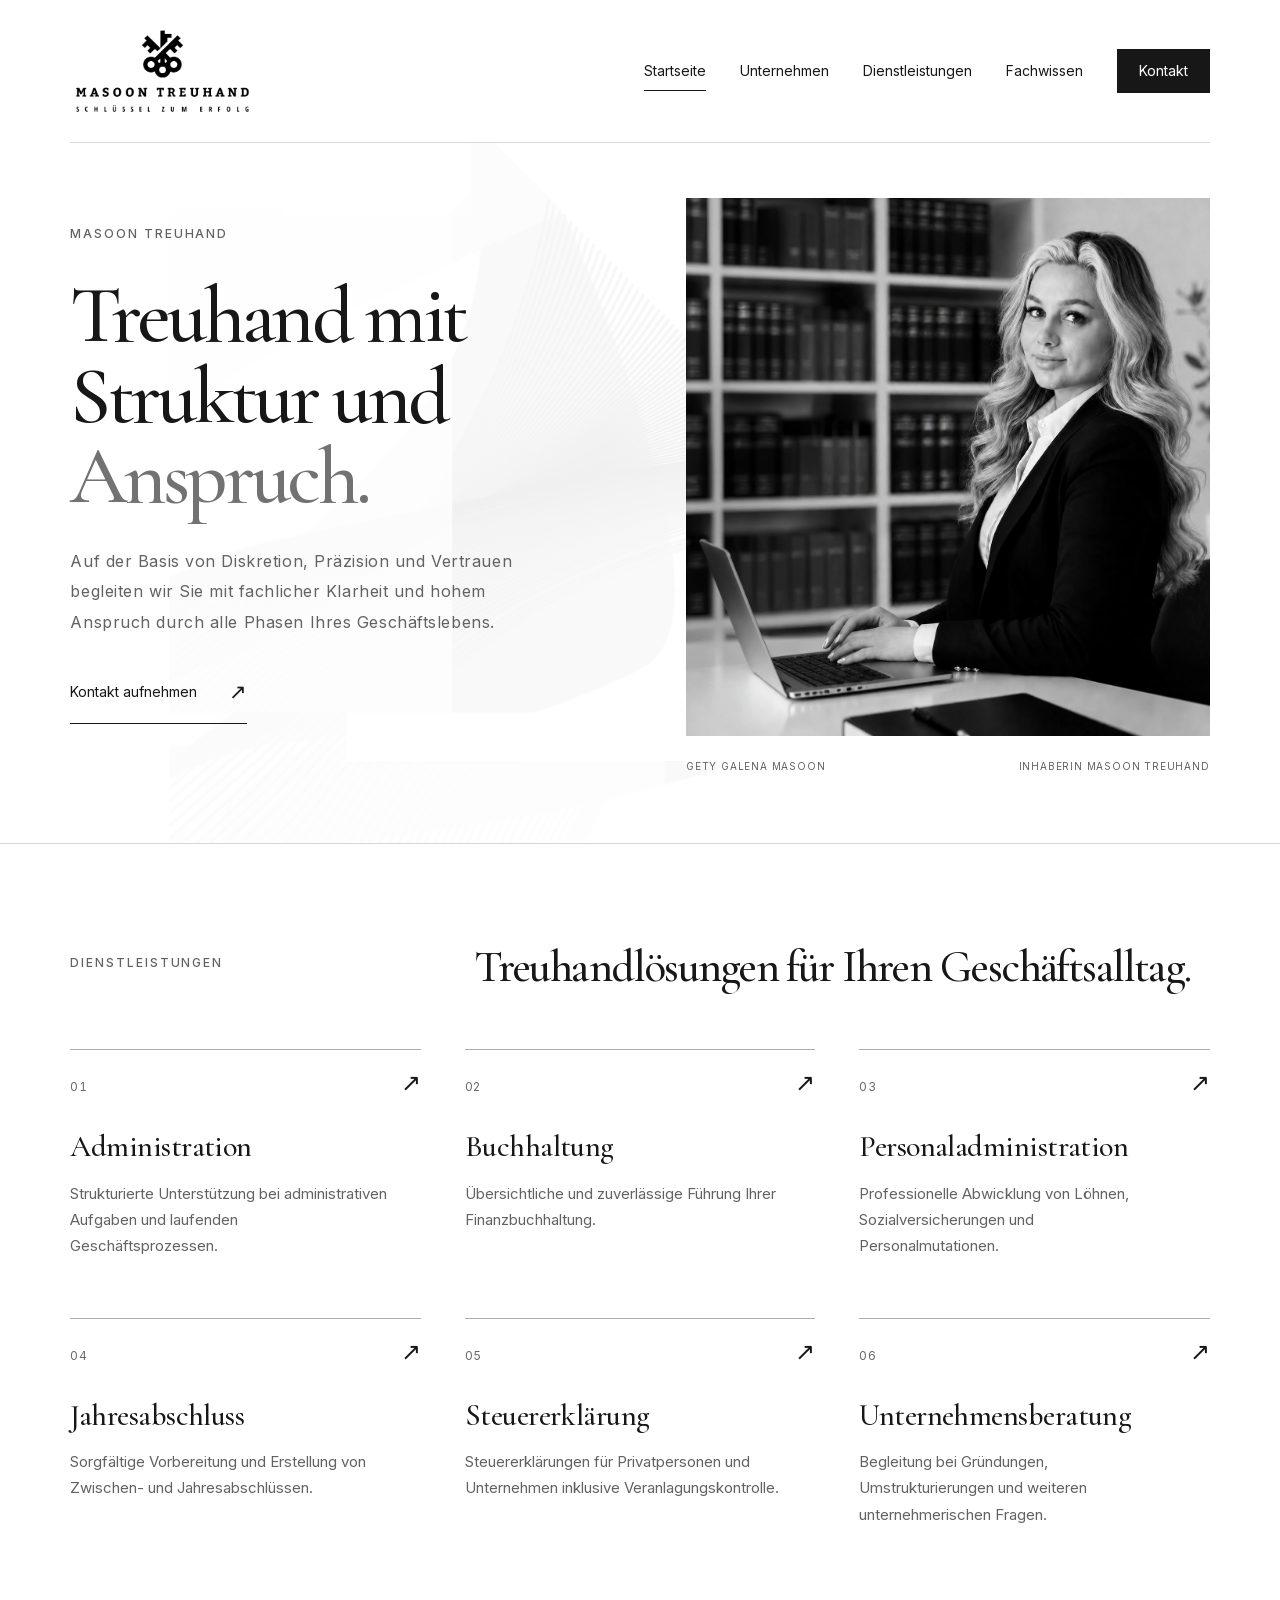
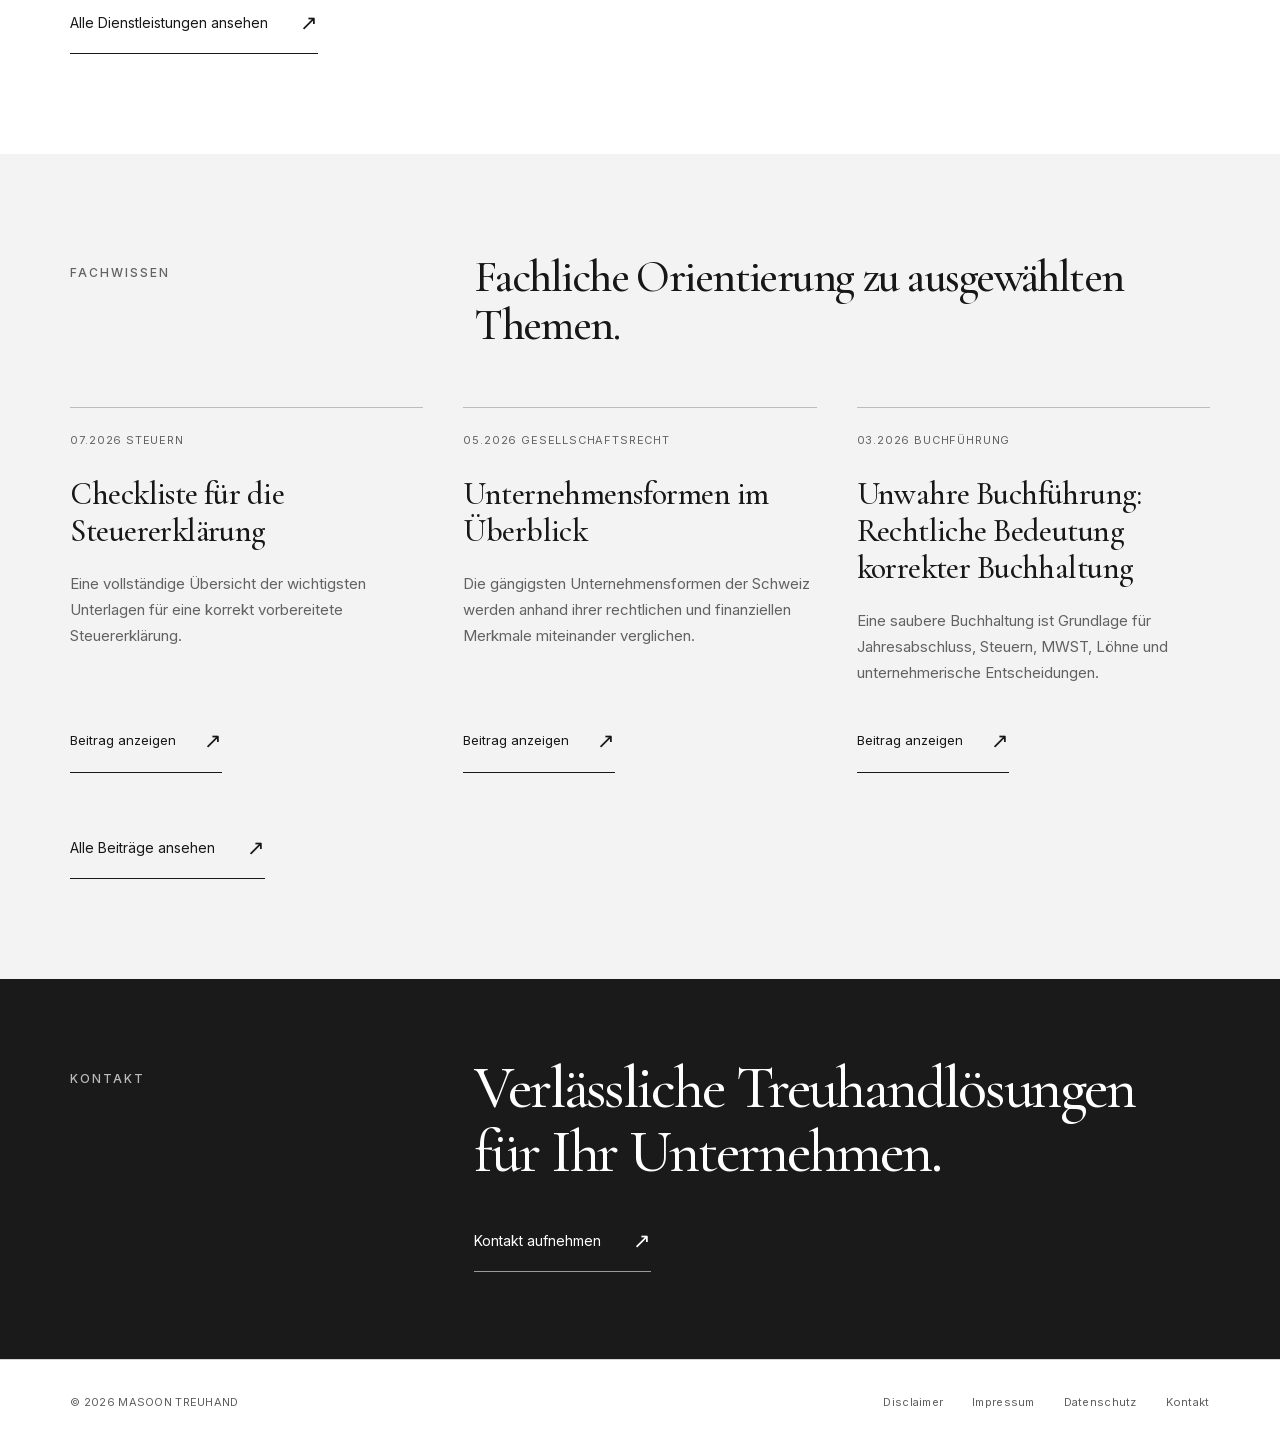
==== index.html @ fa37c83f "Improve HTML readability" ====
<!doctype html>
<html lang="de-CH">
  <head>
    <meta charset="utf-8">
    <meta name="viewport" content="width=device-width,initial-scale=1">
    <meta name="theme-color" content="#ffffff">
    <title>Treuhand mit Struktur und Anspruch | MASOON TREUHAND</title>
    <meta name="description" content="MASOON TREUHAND in Luzern. Buchhaltung, Personaladministration, Jahresabschluss, Steuererklärung und Unternehmensberatung.">
    <link rel="icon" href="data:image/svg+xml,%3Csvg xmlns='http://www.w3.org/2000/svg' viewBox='0 0 40 40'%3E%3Crect width='40' height='40' fill='%23171717'/%3E%3Ctext x='20' y='29' font-size='30' text-anchor='middle' fill='white' font-family='Georgia'%3EM%3C/text%3E%3C/svg%3E" type="image/svg+xml">
    <link rel="preload" href="/assets/inter.woff2" as="font" type="font/woff2" crossorigin>
    <link rel="preload" href="/assets/cormorant.woff2" as="font" type="font/woff2" crossorigin>
    <link rel="stylesheet" href="/assets/style.css">
    <script src="/assets/site.js" defer></script>
  </head>
  <body class="home">
    <a class="skip" href="#inhalt">Zum Inhalt</a>
    <header class="site-header">
      <div class="header-inner">
        <a class="brand" href="/" aria-label="MASOON TREUHAND Startseite">
          <img src="/assets/logo.svg" width="2048" height="1228" alt="MASOON TREUHAND – Schlüssel zum Erfolg">
        </a>
        <button class="menu-toggle" aria-expanded="false" aria-controls="navigation" type="button">
          <span>Menü</span>
          <span class="menu-icon" aria-hidden="true">☰</span>
        </button>
        <nav id="navigation" aria-label="Hauptnavigation">
          <a href="/" aria-current="page">Startseite</a>
          <a href="/unternehmen/">Unternehmen</a>
          <a href="/dienstleistungen/">Dienstleistungen</a>
          <a href="/fachwissen/">Fachwissen</a>
          <a href="/kontakt/">Kontakt</a>
        </nav>
      </div>
    </header>

    <main id="inhalt">
      <section class="hero">
        <div class="hero-copy">
          <p class="eyebrow">MASOON TREUHAND</p>
          <h1>Treuhand mit<br>Struktur und<br><em>Anspruch.</em></h1>
          <p class="hero-intro">Auf der Basis von Diskretion, Präzision und Vertrauen begleiten wir Sie mit fachlicher Klarheit und hohem Anspruch durch alle Phasen Ihres Geschäftslebens.</p>
          <a class="text-link" href="/kontakt/">Kontakt aufnehmen<span aria-hidden="true">↗</span></a>
        </div>
        <figure class="hero-image">
          <img src="/assets/portrait.webp" width="2048" height="1152" alt="Gety Galena Masoon im Büro von MASOON TREUHAND" fetchpriority="high">
          <figcaption>
            <span>GETY GALENA MASOON</span>
            <span>INHABERIN MASOON TREUHAND</span>
          </figcaption>
        </figure>
      </section>

      <section class="home-services section">
        <div class="section-heading">
          <p class="eyebrow">Dienstleistungen</p>
          <h2>Treuhandlösungen für Ihren Geschäftsalltag.</h2>
        </div>
        <div class="service-grid">
          <article class="service-teaser">
            <span class="number">01</span>
            <h3><a href="/dienstleistungen/#leistung-1">Administration</a></h3>
            <p>Strukturierte Unterstützung bei administrativen Aufgaben und laufenden Geschäftsprozessen.</p>
            <a class="corner-link" href="/dienstleistungen/#leistung-1" aria-label="Administration ansehen">↗</a>
          </article>
          <article class="service-teaser">
            <span class="number">02</span>
            <h3><a href="/dienstleistungen/#leistung-2">Buchhaltung</a></h3>
            <p>Übersichtliche und zuverlässige Führung Ihrer Finanzbuchhaltung.</p>
            <a class="corner-link" href="/dienstleistungen/#leistung-2" aria-label="Buchhaltung ansehen">↗</a>
          </article>
          <article class="service-teaser">
            <span class="number">03</span>
            <h3><a href="/dienstleistungen/#leistung-3">Personaladministration</a></h3>
            <p>Professionelle Abwicklung von Löhnen, Sozialversicherungen und Personalmutationen.</p>
            <a class="corner-link" href="/dienstleistungen/#leistung-3" aria-label="Personaladministration ansehen">↗</a>
          </article>
          <article class="service-teaser">
            <span class="number">04</span>
            <h3><a href="/dienstleistungen/#leistung-4">Jahresabschluss</a></h3>
            <p>Sorgfältige Vorbereitung und Erstellung von Zwischen- und Jahresabschlüssen.</p>
            <a class="corner-link" href="/dienstleistungen/#leistung-4" aria-label="Jahresabschluss ansehen">↗</a>
          </article>
          <article class="service-teaser">
            <span class="number">05</span>
            <h3><a href="/dienstleistungen/#leistung-5">Steuererklärung</a></h3>
            <p>Steuererklärungen für Privatpersonen und Unternehmen inklusive Veranlagungskontrolle.</p>
            <a class="corner-link" href="/dienstleistungen/#leistung-5" aria-label="Steuererklärung ansehen">↗</a>
          </article>
          <article class="service-teaser">
            <span class="number">06</span>
            <h3><a href="/dienstleistungen/#leistung-6">Unternehmensberatung</a></h3>
            <p>Begleitung bei Gründungen, Umstrukturierungen und weiteren unternehmerischen Fragen.</p>
            <a class="corner-link" href="/dienstleistungen/#leistung-6" aria-label="Unternehmensberatung ansehen">↗</a>
          </article>
        </div>
        <a class="text-link" href="/dienstleistungen/">Alle Dienstleistungen ansehen<span aria-hidden="true">↗</span></a>
      </section>

      <section class="home-knowledge section">
        <div class="section-heading">
          <p class="eyebrow">Fachwissen</p>
          <h2>Fachliche Orientierung zu ausgewählten Themen.</h2>
        </div>
        <div class="articles-grid">
          <article class="article-card">
            <time>07.2026 STEUERN</time>
            <h3><a href="/fachwissen/checkliste-steuererklaerung/">Checkliste für die Steuererklärung</a></h3>
            <p>Eine vollständige Übersicht der wichtigsten Unterlagen für eine korrekt vorbereitete Steuererklärung.</p>
            <a class="text-link" href="/fachwissen/checkliste-steuererklaerung/">Beitrag anzeigen<span aria-hidden="true">↗</span></a>
          </article>
          <article class="article-card">
            <time>05.2026 GESELLSCHAFTSRECHT</time>
            <h3><a href="/fachwissen/unternehmensformen/">Unternehmensformen im Überblick</a></h3>
            <p>Die gängigsten Unternehmensformen der Schweiz werden anhand ihrer rechtlichen und finanziellen Merkmale miteinander verglichen.</p>
            <a class="text-link" href="/fachwissen/unternehmensformen/">Beitrag anzeigen<span aria-hidden="true">↗</span></a>
          </article>
          <article class="article-card">
            <time>03.2026 BUCHFÜHRUNG</time>
            <h3><a href="/fachwissen/unwahre-buchfuehrung/">Unwahre Buchführung: Rechtliche Bedeutung korrekter Buchhaltung</a></h3>
            <p>Eine saubere Buchhaltung ist Grundlage für Jahresabschluss, Steuern, MWST, Löhne und unternehmerische Entscheidungen.</p>
            <a class="text-link" href="/fachwissen/unwahre-buchfuehrung/">Beitrag anzeigen<span aria-hidden="true">↗</span></a>
          </article>
        </div>
        <a class="text-link" href="/fachwissen/">Alle Beiträge ansehen<span aria-hidden="true">↗</span></a>
      </section>

      <section class="contact-band">
        <p class="eyebrow">Kontakt</p>
        <div>
          <h2>Verlässliche Treuhandlösungen für Ihr Unternehmen.</h2>
          <a class="light-link" href="/kontakt/">Kontakt aufnehmen<span aria-hidden="true">↗</span></a>
        </div>
      </section>
    </main>

    <footer class="site-footer">
      <a href="/">© 2026 MASOON TREUHAND</a>
      <div>
        <a href="/disclaimer/">Disclaimer</a>
        <a href="/impressum/">Impressum</a>
        <a href="/datenschutz/">Datenschutz</a>
        <a href="/kontakt/">Kontakt</a>
      </div>
    </footer>
  </body>
</html>
---- assets/style.css ----
/* MASOON TREUHAND V3 | zentrale Designquelle
   Bestehende Gestaltung der Website. Regeln nach Bereichen geordnet.
*/

/* =========================================================
   SCHRIFTEN
   Inter für Fliesstext und Cormorant für Überschriften.
   ========================================================= */

@font-face{
  font-family:Inter;
  src:url('/assets/inter.woff2') format('woff2');
  font-style:normal;
  font-weight:100 900;
  font-display:swap
}

@font-face{
  font-family:Cormorant;
  src:url('/assets/cormorant.woff2') format('woff2');
  font-style:normal;
  font-weight:300 700;
  font-display:swap
}

/* =========================================================
   GLOBALE DESIGNWERTE
   Farben, Schriften und Seitenabstände für die gesamte Website.
   ========================================================= */

:root{
  --ink:#171717;
  --muted:#626262;
  --line:#d6d6d6;
  --surface:#f3f3f3;
  --serif:Cormorant,Georgia,serif;
  --sans:Inter,Arial,sans-serif;
  --gutter:clamp(24px,5.5vw,96px);
  color-scheme:light
}

/* =========================================================
   WEBSITE: GRUNDLAGEN
   Allgemeine Basiswerte für Layout, Schrift und Elemente.
   ========================================================= */

*{
  box-sizing:border-box
}

html{
  scroll-behavior:smooth;
  scroll-padding-top:28px
}

body{
  margin:0;
  background:#fff;
  color:var(--ink);
  font:400 16px/1.75 var(--sans);
  -webkit-font-smoothing:antialiased
}

a{
  color:inherit;
  text-decoration:none
}

button,input,textarea{
  font:inherit
}

button,a,summary{
  -webkit-tap-highlight-color:transparent
}

button,summary{
  cursor:pointer
}

img{
  display:block;
  max-width:100%;
  height:auto
}

figure,p,h1,h2,h3{
  margin:0
}

h1,h2,h3{
  font-weight:500
}

h1,h2{
  font-family:var(--serif);
  line-height:1.06;
  letter-spacing:-.035em
}

h1{
  font-size:clamp(48px,5.1vw,78px)
}

h2{
  font-size:clamp(38px,3.5vw,55px)
}

h3{
  font-family:var(--serif);
  font-size:32px;
  line-height:1.15;
  letter-spacing:-.018em
}

p{
  color:var(--muted)
}

p+p{
  margin-top:20px
}

em{
  font-style:normal
}

a:focus-visible,button:focus-visible,summary:focus-visible{
  outline:2px solid #555;
  outline-offset:6px
}

input:focus-visible,textarea:focus-visible{
  outline:2px solid var(--ink);
  outline-offset:3px
}

/* =========================================================
   BARRIEREFREIHEIT UND FOKUS
   Tastaturfokus und Sprunglink zum Hauptinhalt.
   ========================================================= */

.skip{
  position:absolute;
  left:20px;
  top:-100px;
  padding:10px 18px;
  background:#171717;
  color:white;
  z-index:20
}

.skip:focus{
  top:15px
}

/* =========================================================
   KOPFZEILE
   Logo, Hauptnavigation und Menüschalter.
   ========================================================= */

.site-header{
  background:#fff;
  padding:0 var(--gutter)
}

.header-inner{
  max-width:1440px;
  margin:auto;
  min-height:143px;
  display:flex;
  align-items:center;
  justify-content:space-between;
  border-bottom:1px solid var(--line);
  gap:36px
}

.brand{
  display:block;
  width:185px;
  flex:0 0 185px
}

.brand img{
  width:100%;
  height:auto
}

.header-inner nav{
  display:flex;
  align-items:center;
  gap:clamp(20px,2.65vw,42px)
}

.header-inner nav a{
  font-size:14px;
  padding:12px 0;
  position:relative;
  white-space:nowrap
}

.header-inner nav a:after{
  position:absolute;
  content:'';
  bottom:4px;
  height:1px;
  background:var(--ink);
  left:0;
  right:100%;
  transition:right .2s
}

.header-inner nav a:hover:after,.header-inner nav a[aria-current]:after{
  right:0
}

.header-inner nav a:last-child{
  background:var(--ink);
  color:white;
  padding:10px 22px
}

.header-inner nav a:last-child:after{
  display:none
}

.header-inner nav a:last-child:hover{
  background:#414141
}

.menu-toggle{
  display:none
}

/* =========================================================
   WIEDERVERWENDBARE ELEMENTE
   Kleine Bereichstitel, Abschnittsabstände und gemeinsame Links.
   ========================================================= */

.eyebrow{
  text-transform:uppercase;
  font:500 12px/1.5 var(--sans);
  letter-spacing:.16em;
  color:var(--muted)
}

.section{
  padding:100px var(--gutter);
  max-width:1632px;
  margin:auto
}

/* =========================================================
   STARTSEITE: HERO
   Linker Textbereich und rechtes Portrait.
   ========================================================= */

.hero{
  position:relative;
  display:grid;
  grid-template-columns:1.08fr 1fr;
  gap:50px;
  max-width:1632px;
  margin:auto;
  padding:55px var(--gutter) 70px;
  min-height:700px
}

.hero:before{
  content:'';
  position:absolute;
  inset:0 44% 0 0;
  background:url('/assets/background-portrait.png') no-repeat 40% 30%;
  background-size:cover;
  z-index:-1
}

.hero-copy{
  align-self:center;
  padding:14px 0 36px
}

.hero h1{
  font-size:clamp(64px,6.35vw,100px);
  line-height:.99;
  letter-spacing:-.045em;
  margin:32px 0 29px
}

.hero h1 em{
  color:#727272
}

.hero-intro{
  max-width:450px;
  font-size:16px;
  line-height:1.9;
  letter-spacing:.035em
}

.text-link,.light-link{
  display:inline-flex;
  align-items:center;
  gap:32px;
  font-size:14px;
  line-height:1.5;
  padding:15px 0;
  border-bottom:1px solid var(--ink);
  transition:gap .2s
}

.text-link:hover,.light-link:hover{
  gap:43px
}

.text-link span,.light-link span{
  font-size:21px;
  font-family:Arial,sans-serif
}

.hero .text-link{
  margin-top:24px
}

.hero-image{
  position:relative;
  align-self:stretch;
  padding-bottom:37px;
  min-width:0
}

.hero-image>img{
  height:100%;
  width:100%;
  object-fit:cover;
  object-position:67% center;
  min-height:535px;
  max-height:635px
}

.hero-image figcaption{
  position:absolute;
  bottom:0;
  left:0;
  right:0;
  display:flex;
  justify-content:space-between;
  gap:12px;
  font-size:10px;
  letter-spacing:.08em;
  line-height:1.4;
  color:var(--muted)
}

/* =========================================================
   STARTSEITE: BEREICHSKÖPFE
   Gemeinsame Anordnung von Bereichstitel und grosser Überschrift.
   ========================================================= */

.section-heading{
  display:grid;
  grid-template-columns:1fr 2fr;
  gap:36px;
  margin-bottom:58px
}

.section-heading>.eyebrow{
  padding-top:10px
}

.section-heading h2{
  max-width:740px
}

/* =========================================================
   STARTSEITE: DIENSTLEISTUNGEN
   Raster und Darstellung der sechs Leistungskarten.
   ========================================================= */

.home-services{
  border-top:1px solid var(--line)
}

.service-grid{
  display:grid;
  grid-template-columns:repeat(3,minmax(0,1fr));
  column-gap:44px;
  row-gap:28px
}

.service-teaser{
  border-top:1px solid #adadad;
  padding:21px 32px 30px 0;
  position:relative
}

.number{
  font-size:12px;
  letter-spacing:.05em;
  color:#696969;
  font-variant-numeric:tabular-nums
}

.service-teaser h3{
  margin:31px 0 16px;
  font-size:30px
}

.service-teaser p{
  font-size:15px;
  line-height:1.75
}

.service-teaser .corner-link{
  position:absolute;
  right:0;
  top:12px;
  font-size:24px;
  transition:transform .2s
}

.service-teaser:hover .corner-link{
  transform:translate(3px,-3px)
}

.service-teaser h3 a:hover{
  text-decoration:underline;
  text-decoration-thickness:1px;
  text-underline-offset:5px
}

.home-services>.text-link,.home-knowledge>.text-link{
  margin-top:34px
}

/* =========================================================
   STARTSEITE: FACHWISSEN
   Darstellung der Fachbeiträge auf der Startseite.
   ========================================================= */

.home-knowledge{
  background:var(--surface)
}

.articles-grid{
  display:grid;
  grid-template-columns:repeat(3,minmax(0,1fr));
  gap:40px
}

.article-card{
  display:flex;
  flex-direction:column;
  border-top:1px solid #bcbcbc;
  padding:23px 0 10px;
  min-width:0
}

.article-card time{
  font-size:11px;
  letter-spacing:.075em;
  line-height:1.7;
  color:var(--muted)
}

.article-card h3{
  font-size:32px;
  margin:26px 0 21px
}

.article-card h3 a:hover{
  text-decoration:underline;
  text-decoration-thickness:1px;
  text-underline-offset:5px
}

.article-card p{
  font-size:15px;
  margin-bottom:24px
}

.article-card .text-link{
  margin-top:auto;
  align-self:flex-start;
  font-size:13px;
  gap:28px
}

/* =========================================================
   KONTAKTBEREICH
   Dunkler Abschlussbereich mit Kontaktlink.
   ========================================================= */

.contact-band{
  background:#1a1a1a;
  color:white;
  padding:77px var(--gutter) 87px;
  display:grid;
  grid-template-columns:1fr 2fr;
  gap:36px
}

.contact-band>.eyebrow{
  color:#bbb;
  padding-top:14px
}

.contact-band h2{
  max-width:760px;
  font-size:clamp(44px,4.7vw,72px)
}

.light-link{
  border-color:#9a9a9a;
  margin-top:26px
}

/* =========================================================
   FUSSZEILE
   Copyright und Links zu Rechtlichem und Kontakt.
   ========================================================= */

.site-footer{
  display:flex;
  align-items:center;
  justify-content:space-between;
  padding:33px var(--gutter);
  font-size:11px;
  letter-spacing:.025em;
  gap:28px;
  color:#5e5e5e;
  border-top:1px solid var(--line)
}

.site-footer>div{
  display:flex;
  gap:29px
}

.site-footer a:hover{
  color:#111;
  text-decoration:underline;
  text-underline-offset:5px
}

/* =========================================================
   UNTERSEITEN: GEMEINSAME SEITENTITEL
   Einleitung und Titelbereich der Unterseiten.
   ========================================================= */

.page-heading{
  padding:6px 0 65px;
  max-width:820px
}

.page-heading h1{
  margin-top:25px
}

/* =========================================================
   UNTERNEHMEN
   Einleitung, Portrait, Werte und Zusammenarbeit.
   ========================================================= */

.company-intro{
  display:grid;
  grid-template-columns:1.15fr 1fr;
  gap:80px;
  padding-top:72px;
  background:url('/assets/background.png') no-repeat left top;
  background-size:cover
}

.company-intro h1{
  margin:24px 0 34px;
  font-size:clamp(43px,4.6vw,68px)
}

.company-copy{
  max-width:625px
}

.company-copy p{
  font-size:16px;
  line-height:1.85
}

.company-intro figure{
  align-self:center;
  min-width:0
}

.company-intro img{
  width:100%;
  aspect-ratio:4/5;
  object-fit:cover;
  object-position:58% center
}

.company-intro figcaption{
  font-size:11px;
  letter-spacing:.055em;
  line-height:1.7;
  margin-top:18px;
  display:flex;
  flex-direction:column
}

.company-intro figcaption span:last-child{
  color:#777;
  font-size:10px
}

.values{
  background:#f3f3f3
}

.values-grid{
  display:grid;
  grid-template-columns:repeat(3,1fr);
  gap:60px
}

.values-grid article{
  border-top:1px solid #bcbcbc;
  padding-top:20px
}

.values-grid h3{
  margin:25px 0 19px;
  font-size:37px
}

.values-grid p{
  font-size:15px
}

.collaboration{
  padding-top:90px;
  padding-bottom:110px;
  background:url('/assets/background.png') no-repeat right center;
  background-size:cover
}

.collaboration>.section-heading{
  margin-bottom:30px
}

.collaboration>p{
  margin-left:calc(33.333% + 12px);
  max-width:730px;
  font-size:18px;
  line-height:1.9
}

/* =========================================================
   DIENSTLEISTUNGEN
   Leistungszeilen, Detailansicht und Aufzählungen.
   ========================================================= */

.services{
  padding-top:73px
}

.service-row{
  display:grid;
  grid-template-columns:65px minmax(210px,.85fr) minmax(0,1.5fr);
  gap:30px;
  padding:39px 0 43px;
  border-top:1px solid var(--line);
  scroll-margin-top:24px
}

.service-row>.number{
  padding-top:10px
}

.service-row h2{
  font-size:36px;
  overflow-wrap:anywhere
}

.service-row p{
  font-size:16px;
  line-height:1.8
}

.service-row details{
  margin-top:19px
}

.service-row summary{
  display:flex;
  align-items:center;
  justify-content:space-between;
  gap:15px;
  width:170px;
  font-size:13px;
  list-style:none;
  padding:8px 0;
  border-bottom:1px solid #aaa
}

.service-row summary::-webkit-details-marker{
  display:none
}

.plus{
  font:24px/1 var(--sans);
  font-weight:300
}

.when-open{
  display:none
}

details[open] .when-open{
  display:block
}

details[open] .when-closed{
  display:none
}

details[open] .plus{
  transform:rotate(45deg)
}

.service-row ul{
  margin:20px 0 0;
  padding-left:19px;
  columns:2;
  column-gap:24px;
  color:#555;
  font-size:14px
}

.service-row li{
  padding:5px 0;
  break-inside:avoid
}

/* =========================================================
   FACHWISSEN
   Beitragsübersicht und fachlicher Hinweis.
   ========================================================= */

.knowledge{
  padding-top:73px
}

.all-articles{
  row-gap:68px
}

.knowledge-note{
  border-top:1px solid var(--line);
  padding-top:48px;
  margin-top:90px;
  display:grid;
  grid-template-columns:1fr 2fr;
  gap:36px
}

.knowledge-note h2{
  font-size:39px;
  margin-bottom:23px
}

.knowledge-note p{
  font-size:15px;
  max-width:780px
}

/* =========================================================
   KONTAKTSEITE
   Kontaktdaten und Kontaktformular.
   ========================================================= */

.contact-page{
  display:grid;
  grid-template-columns:1fr 1fr;
  gap:100px;
  padding-top:75px;
  padding-bottom:95px;
  background:url('/assets/background.png') no-repeat left center;
  background-size:cover
}

.contact-page h1{
  font-size:clamp(45px,4.6vw,66px);
  margin:24px 0 28px
}

.contact-page>div>p:not(.eyebrow){
  max-width:410px
}

.contact-facts{
  display:grid;
  grid-template-columns:1fr 1fr;
  gap:27px;
  margin-top:55px;
  font-size:15px
}

.contact-facts>div:first-child{
  grid-column:1/-1
}

.contact-facts .eyebrow{
  margin-bottom:9px;
  font-size:11px
}

.contact-facts p{
  color:#303030
}

.contact-facts a:hover{
  text-decoration:underline;
  text-underline-offset:4px
}

.contact-form{
  align-self:start;
  display:grid;
  grid-template-columns:1fr 1fr;
  gap:32px 28px;
  background:#f2f2f2;
  padding:44px 38px 32px;
  margin-top:9px
}

.field{
  min-width:0
}

.field label{
  display:block;
  font-size:13px;
  color:#444;
  margin-bottom:9px
}

.field input,.field textarea{
  display:block;
  width:100%;
  border:0;
  border-bottom:1px solid #9a9a9a;
  border-radius:0;
  background:transparent;
  color:#171717;
  padding:8px 0;
  outline-offset:2px;
  font-size:16px
}

.field textarea{
  resize:vertical;
  min-height:150px
}

.full{
  grid-column:1/-1
}

.honey{
  display:none
}

.submit{
  grid-column:1/-1;
  display:flex;
  justify-content:space-between;
  align-items:center;
  border:0;
  background:#1a1a1a;
  color:white;
  padding:15px 21px;
  font-size:14px
}

.submit>span{
  font-size:23px
}

.submit:hover{
  background:#393939
}

.submit:disabled{
  opacity:.6;
  cursor:wait
}

.form-status{
  font-size:14px;
  line-height:1.7
}

.form-status:empty{
  display:none
}

.form-status.success{
  color:#191919
}

.form-status.error{
  color:#272727;
  border-left:2px solid #555;
  padding-left:14px
}

/* =========================================================
   RECHTSEITEN
   Datenschutz, Impressum und Disclaimer.
   ========================================================= */

.legal{
  padding-top:70px;
  max-width:1120px;
  min-height:65vh
}

.legal h1{
  margin-bottom:58px
}

.legal h2{
  font-family:var(--sans);
  font-size:19px;
  line-height:1.4;
  font-weight:500;
  letter-spacing:0;
  margin:42px 0 17px
}

.legal p{
  font-size:16px;
  line-height:1.9
}

/* =========================================================
   FACHBEITRÄGE: EINZELANSICHT
   Titel, Texte, Listen, Tabellen und Zurücklink.
   ========================================================= */

.article-main{
  max-width:1060px;
  margin:auto;
  padding:48px var(--gutter) 95px
}

.article-main .article-back{
  margin-bottom:54px
}

.article-back .text-link{
  font-size:12px;
  border-color:#aaa;
  gap:22px;
  padding:6px 0
}

.article-overline{
  margin-bottom:24px
}

.article-overline p{
  font-size:12px;
  letter-spacing:.1em;
  color:#666
}

.article-hero{
  margin-bottom:46px;
  padding-bottom:40px;
  border-bottom:1px solid var(--line)
}

.article-title{
  font-size:clamp(43px,4.7vw,68px);
  margin-bottom:28px
}

.article-lead{
  font-size:19px;
  line-height:1.7;
  color:#555
}

.article-main article h2{
  font-size:36px;
  margin:43px 0 21px
}

.article-main article h3{
  font-size:28px;
  margin:30px 0 17px
}

.article-main article p{
  font-size:16px;
  line-height:1.9
}

.article-main article ul,.article-main article ol{
  padding-left:22px;
  margin:18px 0 26px;
  color:#575757
}

.article-main article li{
  padding:7px 0;
  line-height:1.85
}

.article-main strong{
  font-weight:500;
  color:#222
}

.item-separator{
  color:#888;
  padding:0 9px
}

.article-main table{
  display:block;
  overflow-x:auto;
  border-collapse:collapse;
  width:100%;
  font-size:14px
}

.article-main td,.article-main th{
  padding:14px;
  border:1px solid #ddd;
  vertical-align:top
}

.article-main a:not(.text-link){
  text-decoration:underline;
  text-underline-offset:4px;
  overflow-wrap:anywhere
}

/* =========================================================
   RESPONSIVE ANPASSUNGEN
   Grössere Bildschirme, Tablet und Mobilansicht.
   ========================================================= */

/* GROSSE BILDSCHIRME */
@media(min-width:1700px){
  .contact-band{
    padding-left:max(var(--gutter),calc((100vw - 1440px)/2));
    padding-right:max(var(--gutter),calc((100vw - 1440px)/2))
  }
}

/* TABLET UND KLEINERE DESKTOPS */
@media(max-width:1100px){
  .hero{
    gap:30px;
    min-height:620px
  }
  .hero h1{
    font-size:clamp(60px,7.4vw,82px)
  }
  .hero-image>img{
    min-height:510px
  }
  .hero-image figcaption{
    flex-direction:column;
    gap:3px
  }
  .hero-image{
    padding-bottom:48px
  }
  .service-grid,.articles-grid{
    gap:30px
  }
  .service-teaser h3{
    font-size:27px;
    overflow-wrap:anywhere
  }
  .company-intro{
    gap:40px
  }
  .contact-page{
    gap:45px
  }
  .contact-form{
    padding:32px 26px
  }
  .contact-facts{
    grid-template-columns:1fr
  }
  .contact-facts>div:first-child{
    grid-column:auto
  }
  .service-row{
    grid-template-columns:35px minmax(180px,.8fr) minmax(0,1.4fr);
    gap:22px
  }
  .service-row h2{
    font-size:31px
  }
  .header-inner nav{
    gap:20px
  }
  .header-inner nav a{
    font-size:13px
  }
  .brand{
    width:160px;
    flex-basis:160px
  }
}

/* TABLET UND MOBILE NAVIGATION */
@media(max-width:800px){
  .header-inner{
    min-height:116px;
    position:relative;
    flex-wrap:wrap;
    gap:0
  }
  .brand{
    width:151px;
    flex-basis:151px
  }
  .menu-toggle{
    display:flex;
    align-items:center;
    gap:17px;
    border:0;
    background:transparent;
    padding:12px 0 12px 15px;
    font-size:14px;
    color:#171717
  }
  .menu-icon{
    font-size:23px
  }
  .header-inner nav{
    display:none;
    width:100%;
    align-items:stretch;
    padding:10px 0 26px;
    flex-direction:column;
    gap:0
  }
  .header-inner nav.open{
    display:flex
  }
  .header-inner nav a{
    padding:12px 0;
    font-size:16px
  }
  .header-inner nav a:last-child{
    margin-top:12px;
    align-self:flex-start
  }
  .header-inner nav a:after{
    display:none
  }
  .header-inner nav a[aria-current]{
    font-weight:600
  }
  .hero{
    gap:27px;
    grid-template-columns:1.1fr 1fr;
    padding-top:39px;
    min-height:540px
  }
  .hero h1{
    font-size:clamp(47px,7.9vw,66px);
    margin-top:22px
  }
  .hero-intro{
    font-size:14px;
    line-height:1.85;
    letter-spacing:.015em
  }
  .hero-image>img{
    min-height:430px
  }
  .hero-copy{
    padding-bottom:20px
  }
  .eyebrow{
    font-size:11px
  }
  .hero .text-link{
    margin-top:18px;
    font-size:13px
  }
  .section{
    padding-top:65px;
    padding-bottom:65px
  }
  .section-heading{
    grid-template-columns:1fr;
    gap:17px;
    margin-bottom:37px
  }
  .section-heading>.eyebrow{
    padding:0
  }
  .section-heading h2{
    max-width:650px
  }
  .service-grid{
    grid-template-columns:repeat(2,minmax(0,1fr));
    column-gap:30px;
    row-gap:19px
  }
  .service-teaser h3{
    margin-top:20px
  }
  .articles-grid{
    grid-template-columns:repeat(2,minmax(0,1fr));
    gap:40px 30px
  }
  .home-knowledge .article-card:last-child{
    grid-column:1/-1;
    max-width:600px
  }
  .article-card h3{
    font-size:30px
  }
  .contact-band{
    grid-template-columns:1fr;
    gap:22px;
    padding-top:55px;
    padding-bottom:60px
  }
  .site-footer{
    align-items:flex-start;
    flex-direction:column;
    gap:20px
  }
  .site-footer>div{
    gap:24px;
    flex-wrap:wrap
  }
  .company-intro{
    grid-template-columns:1fr;
    gap:45px
  }
  .company-intro h1{
    max-width:640px
  }
  .company-intro figure{
    width:75%;
    justify-self:end
  }
  .company-intro img{
    aspect-ratio:1/1
  }
  .company-copy{
    max-width:none
  }
  .values-grid{
    gap:30px
  }
  .values-grid h3{
    font-size:31px
  }
  .collaboration>p{
    margin-left:0;
    max-width:none;
    font-size:17px
  }
  .service-row{
    grid-template-columns:35px 1fr;
    gap:15px 25px
  }
  .service-row h2{
    font-size:35px
  }
  .service-row>div{
    grid-column:2
  }
  .service-row ul{
    columns:2
  }
  .page-heading{
    padding-bottom:47px
  }
  .knowledge-note{
    grid-template-columns:1fr;
    gap:18px;
    margin-top:65px
  }
  .contact-page{
    grid-template-columns:1fr;
    gap:45px
  }
  .contact-facts{
    grid-template-columns:1fr 1fr;
    gap:28px;
    margin-top:38px
  }
  .contact-facts>div:first-child{
    grid-row:span 2
  }
  .contact-form{
    max-width:none;
    padding:36px
  }
  .article-main{
    padding-top:32px;
    padding-bottom:65px
  }
  .article-main .article-back{
    margin-bottom:38px
  }
}

/* MOBILE ANSICHT */
@media(max-width:540px){
  :root{
    --gutter:24px
  }
  .header-inner{
    min-height:111px
  }
  .brand{
    width:143px;
    flex-basis:143px
  }
  .hero{
    grid-template-columns:1fr;
    gap:26px;
    padding-top:27px;
    padding-bottom:44px
  }
  .hero:before{
    inset:0 0 35% 0;
    background-position:right top
  }
  .hero-copy{
    padding:13px 0 0
  }
  .hero h1{
    font-size:clamp(58px,13.8vw,74px);
    line-height:1.01;
    margin:23px 0 26px
  }
  .hero-intro{
    font-size:15px;
    max-width:440px;
    letter-spacing:.018em;
    line-height:1.8
  }
  .hero .text-link{
    margin-top:17px;
    font-size:14px
  }
  .hero-image{
    padding-bottom:46px;
    margin-top:13px
  }
  .hero-image>img{
    aspect-ratio:1.05/1;
    height:auto;
    min-height:0;
    max-height:none;
    object-position:68% center
  }
  .hero-image figcaption{
    font-size:10px;
    gap:3px;
    bottom:0
  }
  .section{
    padding-top:53px;
    padding-bottom:55px
  }
  .section-heading h2{
    font-size:40px
  }
  .section-heading{
    gap:18px;
    margin-bottom:33px
  }
  .service-grid{
    grid-template-columns:1fr;
    gap:0
  }
  .service-teaser{
    padding:21px 28px 25px 35px
  }
  .service-teaser>.number{
    position:absolute;
    left:0;
    top:25px
  }
  .service-teaser h3{
    font-size:29px;
    margin:0 0 13px
  }
  .service-teaser p{
    font-size:14px;
    max-width:380px
  }
  .service-teaser .corner-link{
    top:14px
  }
  .home-services>.text-link,.home-knowledge>.text-link{
    margin-top:19px;
    font-size:13px;
    gap:24px
  }
  .articles-grid{
    grid-template-columns:1fr;
    gap:38px
  }
  .article-card{
    padding-top:20px
  }
  .article-card h3{
    font-size:33px;
    margin:19px 0 15px
  }
  .article-card p{
    font-size:15px
  }
  .home-knowledge .article-card:last-child{
    grid-column:auto
  }
  .article-card .text-link{
    font-size:13px
  }
  .contact-band h2{
    font-size:44px
  }
  .contact-band{
    padding-top:44px;
    padding-bottom:47px;
    gap:19px
  }
  .site-footer{
    font-size:10px;
    padding-top:26px;
    padding-bottom:26px;
    gap:19px
  }
  .site-footer>div{
    gap:15px
  }
  .company-intro h1{
    font-size:47px;
    margin-top:22px
  }
  .company-copy p{
    font-size:15px
  }
  .company-intro figure{
    width:100%
  }
  .values-grid{
    grid-template-columns:1fr;
    gap:30px
  }
  .values-grid article{
    display:grid;
    grid-template-columns:30px 1fr;
    column-gap:15px;
    padding-top:21px
  }
  .values-grid .number{
    padding-top:7px
  }
  .values-grid h3{
    font-size:35px;
    margin:0 0 16px
  }
  .values-grid p{
    grid-column:2;
    font-size:15px
  }
  .collaboration>p{
    font-size:16px
  }
  .page-heading h1{
    font-size:48px
  }
  .service-row{
    grid-template-columns:25px 1fr;
    gap:14px 15px;
    padding:29px 0 34px
  }
  .service-row h2{
    font-size:31px;
    overflow-wrap:anywhere
  }
  .service-row p{
    font-size:15px
  }
  .service-row ul{
    columns:1;
    font-size:14px
  }
  .all-articles{
    gap:40px
  }
  .knowledge-note h2{
    font-size:36px
  }
  .contact-page h1{
    font-size:48px
  }
  .contact-facts{
    grid-template-columns:1fr
  }
  .contact-facts>div:first-child{
    grid-row:auto
  }
  .contact-form{
    padding:27px 22px;
    gap:26px 20px;
    grid-template-columns:1fr
  }
  .contact-form>.field{
    grid-column:1
  }
  .contact-page{
    gap:34px
  }
  .field label{
    font-size:13px
  }
  .article-title{
    font-size:45px
  }
  .article-lead{
    font-size:17px
  }
  .article-main article h2{
    font-size:32px
  }
  .article-main article p,.article-main article li{
    font-size:15px
  }
  .article-main article ul{
    padding-left:18px
  }
  .legal h1{
    font-size:52px;
    margin-bottom:36px
  }
  .legal p{
    font-size:15px
  }
  .legal h2{
    font-size:18px
  }
  .text-link{
    font-size:14px
  }
}

/* REDUZIERTE BEWEGUNG */
@media(prefers-reduced-motion:reduce){
  html{
    scroll-behavior:auto
  }
  *,*:before,*:after{
    transition:none!important
  }
}
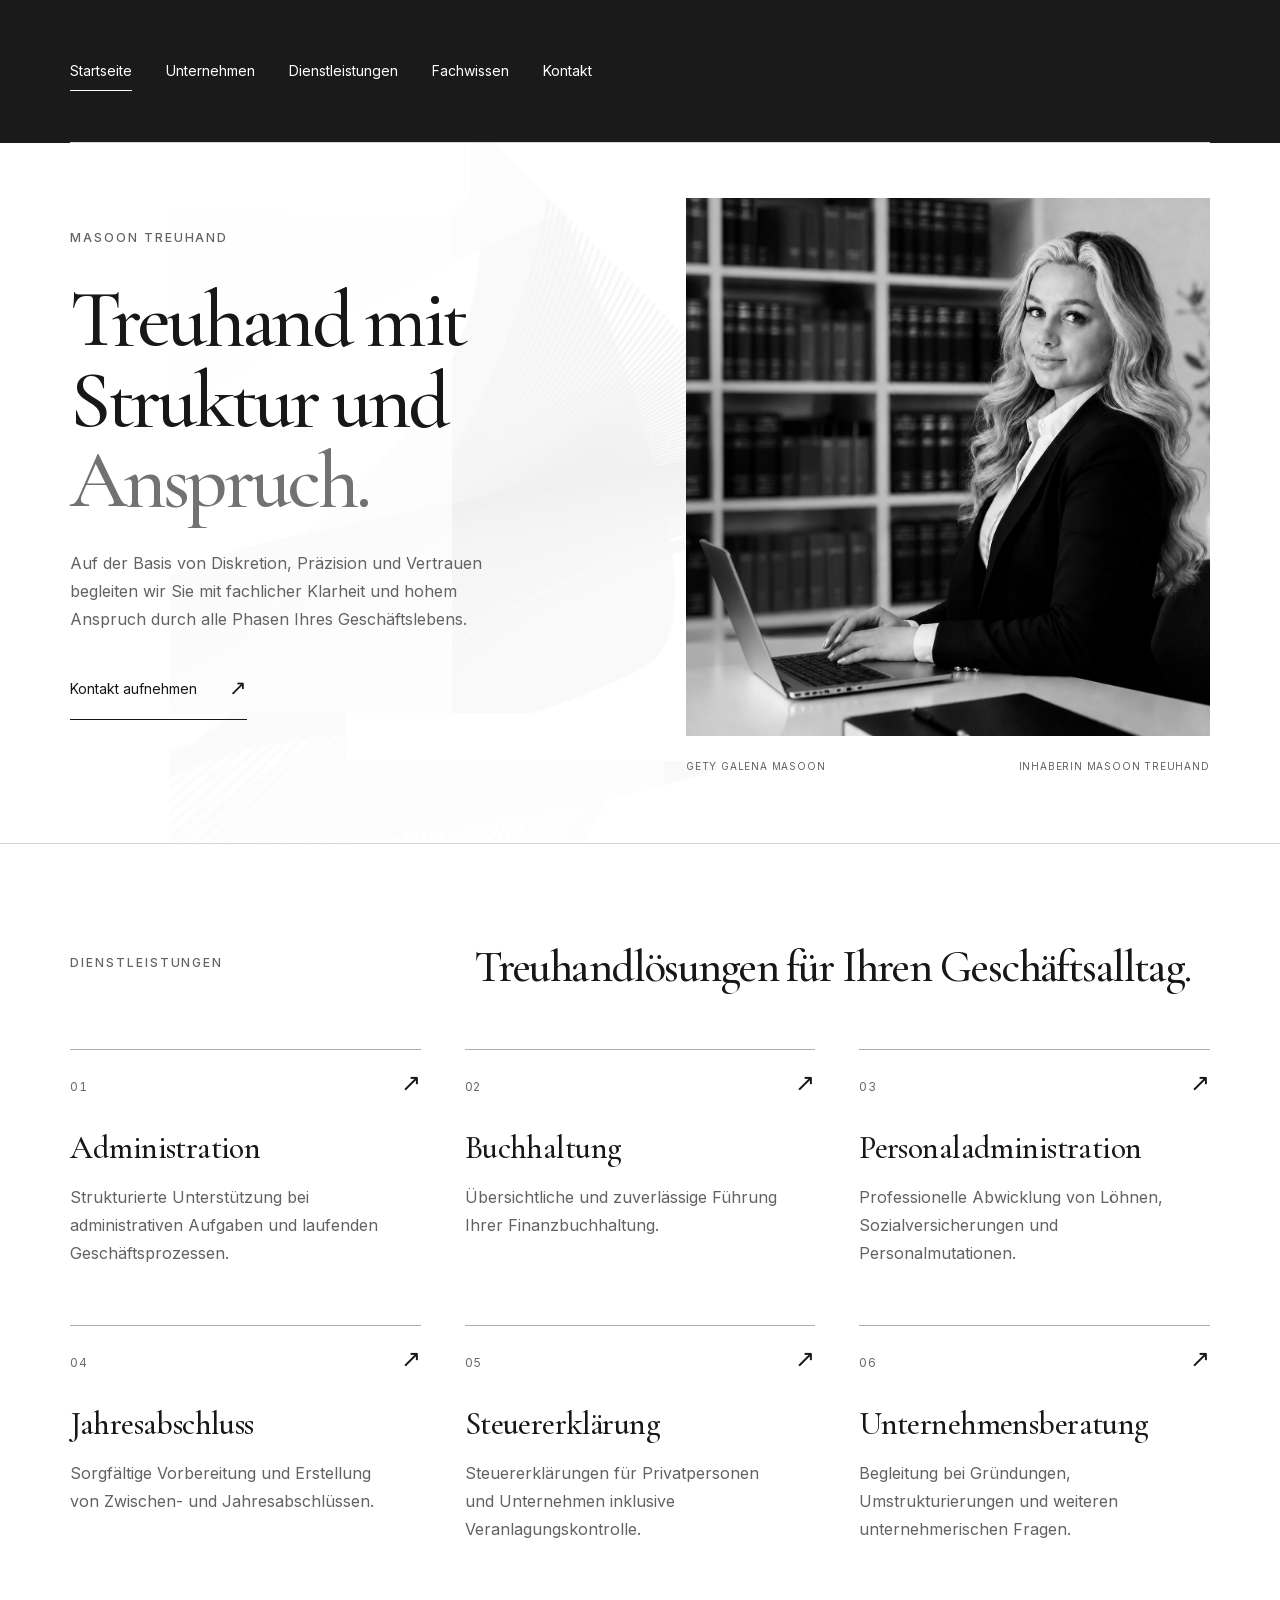
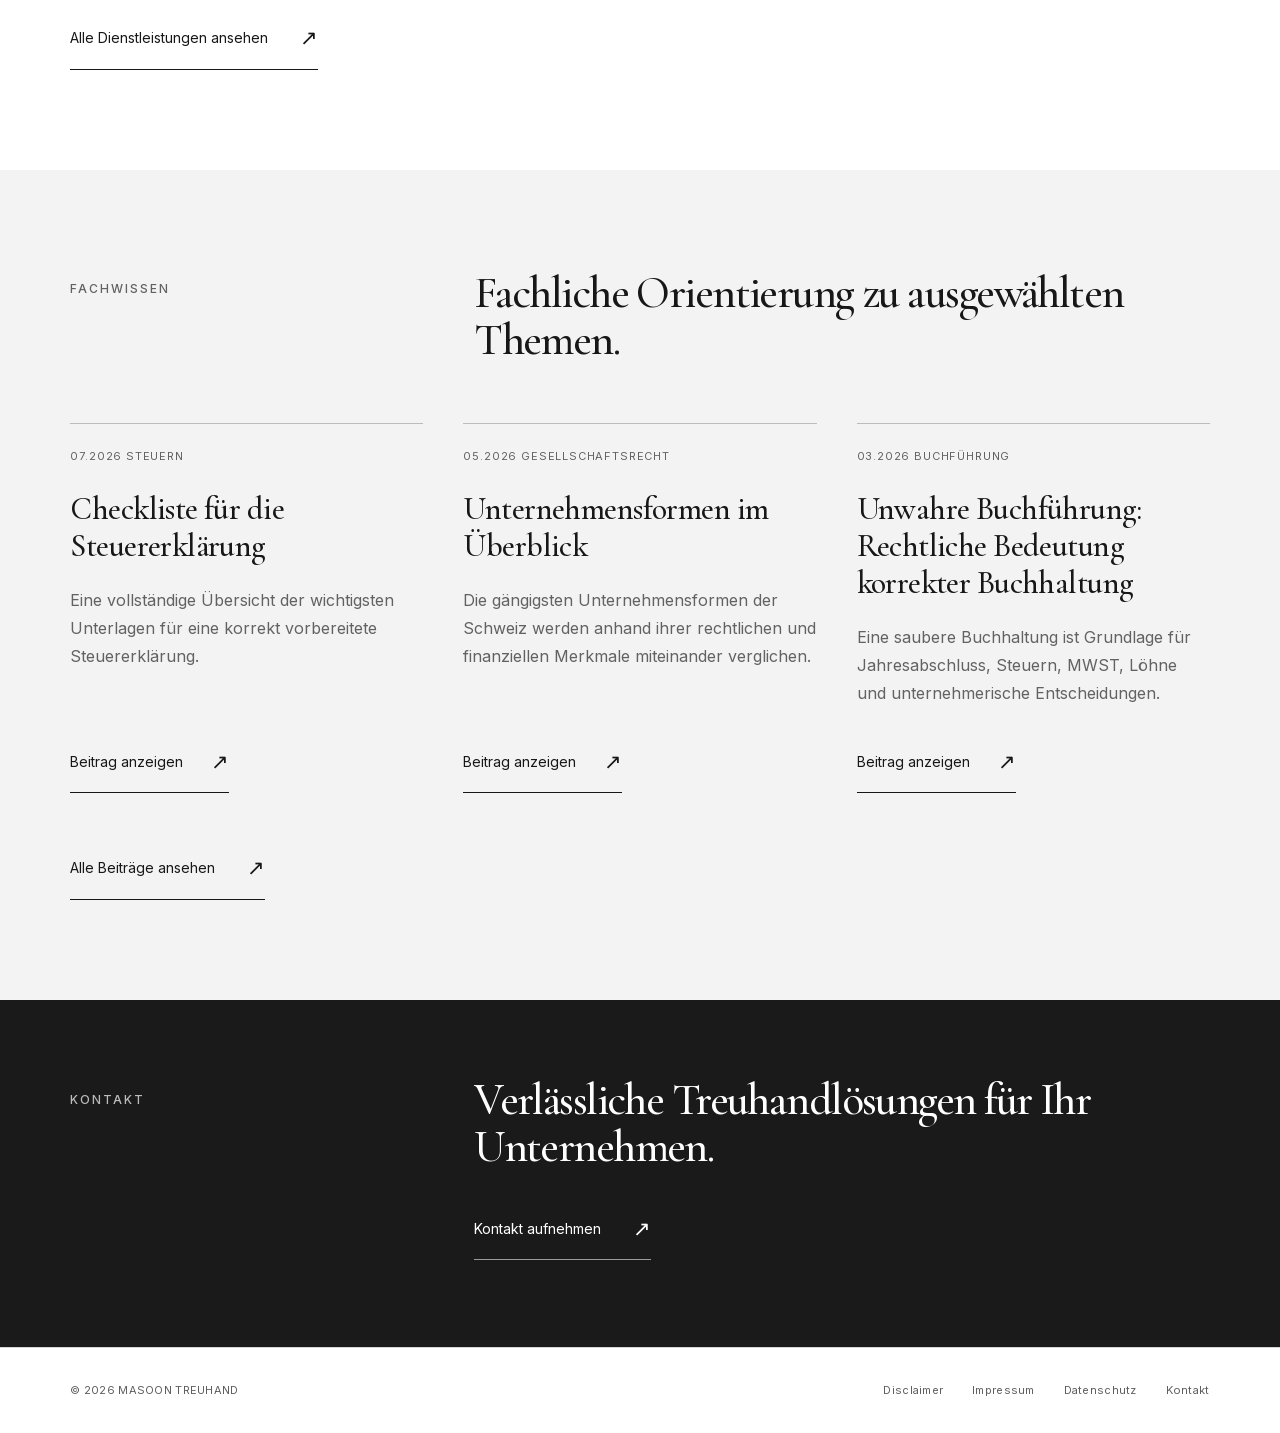
==== commit 019a5c32: "Remove old header logo" ====
--- a/index.html
+++ b/index.html
@@ -16,10 +16,7 @@
     <a class="skip" href="#inhalt">Zum Inhalt</a>
     <header class="site-header">
       <div class="header-inner">
-        <a class="brand" href="/" aria-label="MASOON TREUHAND Startseite">
-          <img src="/assets/logo.svg" width="2048" height="1228" alt="MASOON TREUHAND – Schlüssel zum Erfolg">
-        </a>
-        <button class="menu-toggle" aria-expanded="false" aria-controls="navigation" type="button">
+<button class="menu-toggle" aria-expanded="false" aria-controls="navigation" type="button">
           <span>Menü</span>
           <span class="menu-icon" aria-hidden="true">☰</span>
         </button>
--- a/assets/style.css
+++ b/assets/style.css
@@ -33,9 +33,51 @@
   --muted:#626262;
   --line:#d6d6d6;
   --surface:#f3f3f3;
+
   --serif:Cormorant,Georgia,serif;
   --sans:Inter,Arial,sans-serif;
+
+  --body-size:16px;
+  --body-weight:400;
+  --body-line:1.75;
+  --body-spacing:20px;
+
+  --title-h1-size:clamp(48px,5.1vw,78px);
+  --title-h2-size:clamp(38px,3.5vw,55px);
+  --title-weight:500;
+  --title-line:1.06;
+  --title-spacing:-.035em;
+
+  --subtitle-size:32px;
+  --subtitle-weight:500;
+  --subtitle-line:1.15;
+  --subtitle-spacing:-.018em;
+
+  --label-size:12px;
+  --label-weight:500;
+  --label-line:1.5;
+  --label-spacing:.16em;
+  --label-color:var(--muted);
+
+  --hero-title-size:clamp(64px,6.35vw,100px);
+  --hero-title-line:.99;
+  --hero-title-spacing:-.045em;
+
+  --number-size:12px;
+  --number-spacing:.05em;
+  --number-color:#696969;
+
+  --link-size:14px;
+  --link-line:1.5;
+
   --gutter:clamp(24px,5.5vw,96px);
+  --content-width:1632px;
+  --header-content-width:1440px;
+  --header-height:143px;
+  --section-space-top:100px;
+  --section-space-bottom:100px;
+  --footer-size:11px;
+
   color-scheme:light
 }
 
@@ -57,7 +99,11 @@
   margin:0;
   background:#fff;
   color:var(--ink);
-  font:400 16px/1.75 var(--sans);
+  font-family:var(--sans);
+  font-size:var(--body-size);
+  font-weight:var(--body-weight);
+  line-height:var(--body-line);
+  letter-spacing:0;
   -webkit-font-smoothing:antialiased
 }
 
@@ -88,37 +134,40 @@
   margin:0
 }
 
-h1,h2,h3{
-  font-weight:500
-}
-
 h1,h2{
   font-family:var(--serif);
-  line-height:1.06;
-  letter-spacing:-.035em
+  font-weight:var(--title-weight);
+  line-height:var(--title-line);
+  letter-spacing:var(--title-spacing)
 }
 
 h1{
-  font-size:clamp(48px,5.1vw,78px)
+  font-size:var(--title-h1-size)
 }
 
 h2{
-  font-size:clamp(38px,3.5vw,55px)
+  font-size:var(--title-h2-size)
 }
 
 h3{
   font-family:var(--serif);
-  font-size:32px;
-  line-height:1.15;
-  letter-spacing:-.018em
+  font-size:var(--subtitle-size);
+  font-weight:var(--subtitle-weight);
+  line-height:var(--subtitle-line);
+  letter-spacing:var(--subtitle-spacing)
 }
 
 p{
-  color:var(--muted)
+  color:var(--muted);
+  font-family:var(--sans);
+  font-size:var(--body-size);
+  font-weight:var(--body-weight);
+  line-height:var(--body-line);
+  letter-spacing:0
 }
 
 p+p{
-  margin-top:20px
+  margin-top:var(--body-spacing)
 }
 
 em{
@@ -160,14 +209,15 @@
    ========================================================= */
 
 .site-header{
-  background:#fff;
+  background:#1a1a1a;
+  color:white;
   padding:0 var(--gutter)
 }
 
 .header-inner{
-  max-width:1440px;
+  max-width:var(--header-content-width);
   margin:auto;
-  min-height:143px;
+  min-height:var(--header-height);
   display:flex;
   align-items:center;
   justify-content:space-between;
@@ -175,17 +225,6 @@
   gap:36px
 }
 
-.brand{
-  display:block;
-  width:185px;
-  flex:0 0 185px
-}
-
-.brand img{
-  width:100%;
-  height:auto
-}
-
 .header-inner nav{
   display:flex;
   align-items:center;
@@ -204,7 +243,7 @@
   content:'';
   bottom:4px;
   height:1px;
-  background:var(--ink);
+  background:white;
   left:0;
   right:100%;
   transition:right .2s
@@ -214,20 +253,6 @@
   right:0
 }
 
-.header-inner nav a:last-child{
-  background:var(--ink);
-  color:white;
-  padding:10px 22px
-}
-
-.header-inner nav a:last-child:after{
-  display:none
-}
-
-.header-inner nav a:last-child:hover{
-  background:#414141
-}
-
 .menu-toggle{
   display:none
 }
@@ -239,14 +264,17 @@
 
 .eyebrow{
   text-transform:uppercase;
-  font:500 12px/1.5 var(--sans);
-  letter-spacing:.16em;
-  color:var(--muted)
+  font-family:var(--sans);
+  font-size:var(--label-size);
+  font-weight:var(--label-weight);
+  line-height:var(--label-line);
+  letter-spacing:var(--label-spacing);
+  color:var(--label-color)
 }
 
 .section{
-  padding:100px var(--gutter);
-  max-width:1632px;
+  padding:var(--section-space-top) var(--gutter) var(--section-space-bottom);
+  max-width:var(--content-width);
   margin:auto
 }
 
@@ -281,9 +309,9 @@
 }
 
 .hero h1{
-  font-size:clamp(64px,6.35vw,100px);
-  line-height:.99;
-  letter-spacing:-.045em;
+  font-size:var(--hero-title-size);
+  line-height:var(--hero-title-line);
+  letter-spacing:var(--hero-title-spacing);
   margin:32px 0 29px
 }
 
@@ -292,18 +320,15 @@
 }
 
 .hero-intro{
-  max-width:450px;
-  font-size:16px;
-  line-height:1.9;
-  letter-spacing:.035em
+  max-width:450px
 }
 
 .text-link,.light-link{
   display:inline-flex;
   align-items:center;
   gap:32px;
-  font-size:14px;
-  line-height:1.5;
+  font-size:var(--link-size);
+  line-height:var(--link-line);
   padding:15px 0;
   border-bottom:1px solid var(--ink);
   transition:gap .2s
@@ -395,20 +420,14 @@
 }
 
 .number{
-  font-size:12px;
-  letter-spacing:.05em;
-  color:#696969;
+  font-size:var(--number-size);
+  letter-spacing:var(--number-spacing);
+  color:var(--number-color);
   font-variant-numeric:tabular-nums
 }
 
 .service-teaser h3{
-  margin:31px 0 16px;
-  font-size:30px
-}
-
-.service-teaser p{
-  font-size:15px;
-  line-height:1.75
+  margin:31px 0 16px
 }
 
 .service-teaser .corner-link{
@@ -464,7 +483,6 @@
 }
 
 .article-card h3{
-  font-size:32px;
   margin:26px 0 21px
 }
 
@@ -475,14 +493,12 @@
 }
 
 .article-card p{
-  font-size:15px;
   margin-bottom:24px
 }
 
 .article-card .text-link{
   margin-top:auto;
   align-self:flex-start;
-  font-size:13px;
   gap:28px
 }
 
@@ -506,8 +522,7 @@
 }
 
 .contact-band h2{
-  max-width:760px;
-  font-size:clamp(44px,4.7vw,72px)
+  max-width:760px
 }
 
 .light-link{
@@ -525,7 +540,7 @@
   align-items:center;
   justify-content:space-between;
   padding:33px var(--gutter);
-  font-size:11px;
+  font-size:var(--footer-size);
   letter-spacing:.025em;
   gap:28px;
   color:#5e5e5e;
@@ -572,17 +587,11 @@
 }
 
 .company-intro h1{
-  margin:24px 0 34px;
-  font-size:clamp(43px,4.6vw,68px)
+  margin:24px 0 34px
 }
 
 .company-copy{
   max-width:625px
-}
-
-.company-copy p{
-  font-size:16px;
-  line-height:1.85
 }
 
 .company-intro figure{
@@ -627,12 +636,7 @@
 }
 
 .values-grid h3{
-  margin:25px 0 19px;
-  font-size:37px
-}
-
-.values-grid p{
-  font-size:15px
+  margin:25px 0 19px
 }
 
 .collaboration{
@@ -648,9 +652,7 @@
 
 .collaboration>p{
   margin-left:calc(33.333% + 12px);
-  max-width:730px;
-  font-size:18px;
-  line-height:1.9
+  max-width:730px
 }
 
 /* =========================================================
@@ -676,13 +678,12 @@
 }
 
 .service-row h2{
-  font-size:36px;
+  font-family:var(--serif);
+  font-size:var(--subtitle-size);
+  font-weight:var(--subtitle-weight);
+  line-height:var(--subtitle-line);
+  letter-spacing:var(--subtitle-spacing);
   overflow-wrap:anywhere
-}
-
-.service-row p{
-  font-size:16px;
-  line-height:1.8
 }
 
 .service-row details{
@@ -763,12 +764,10 @@
 }
 
 .knowledge-note h2{
-  font-size:39px;
   margin-bottom:23px
 }
 
 .knowledge-note p{
-  font-size:15px;
   max-width:780px
 }
 
@@ -788,7 +787,6 @@
 }
 
 .contact-page h1{
-  font-size:clamp(45px,4.6vw,66px);
   margin:24px 0 28px
 }
 
@@ -809,8 +807,7 @@
 }
 
 .contact-facts .eyebrow{
-  margin-bottom:9px;
-  font-size:11px
+  margin-bottom:9px
 }
 
 .contact-facts p{
@@ -937,11 +934,6 @@
   margin:42px 0 17px
 }
 
-.legal p{
-  font-size:16px;
-  line-height:1.9
-}
-
 /* =========================================================
    FACHBEITRÄGE: EINZELANSICHT
    Titel, Texte, Listen, Tabellen und Zurücklink.
@@ -981,7 +973,6 @@
 }
 
 .article-title{
-  font-size:clamp(43px,4.7vw,68px);
   margin-bottom:28px
 }
 
@@ -999,11 +990,6 @@
 .article-main article h3{
   font-size:28px;
   margin:30px 0 17px
-}
-
-.article-main article p{
-  font-size:16px;
-  line-height:1.9
 }
 
 .article-main article ul,.article-main article ol{
@@ -1062,6 +1048,9 @@
 
 /* TABLET UND KLEINERE DESKTOPS */
 @media(max-width:1100px){
+  :root{
+    --subtitle-size:31px
+  }
   .hero{
     gap:30px;
     min-height:620px
@@ -1083,7 +1072,6 @@
     gap:30px
   }
   .service-teaser h3{
-    font-size:27px;
     overflow-wrap:anywhere
   }
   .company-intro{
@@ -1105,32 +1093,26 @@
     grid-template-columns:35px minmax(180px,.8fr) minmax(0,1.4fr);
     gap:22px
   }
-  .service-row h2{
-    font-size:31px
-  }
   .header-inner nav{
     gap:20px
   }
   .header-inner nav a{
     font-size:13px
   }
-  .brand{
-    width:160px;
-    flex-basis:160px
-  }
 }
 
 /* TABLET UND MOBILE NAVIGATION */
 @media(max-width:800px){
+  :root{
+    --header-height:116px;
+    --label-size:11px;
+    --section-space-top:65px;
+    --section-space-bottom:65px
+  }
   .header-inner{
-    min-height:116px;
     position:relative;
     flex-wrap:wrap;
     gap:0
-  }
-  .brand{
-    width:151px;
-    flex-basis:151px
   }
   .menu-toggle{
     display:flex;
@@ -1140,7 +1122,7 @@
     background:transparent;
     padding:12px 0 12px 15px;
     font-size:14px;
-    color:#171717
+    color:white
   }
   .menu-icon{
     font-size:23px
@@ -1160,10 +1142,6 @@
     padding:12px 0;
     font-size:16px
   }
-  .header-inner nav a:last-child{
-    margin-top:12px;
-    align-self:flex-start
-  }
   .header-inner nav a:after{
     display:none
   }
@@ -1180,27 +1158,14 @@
     font-size:clamp(47px,7.9vw,66px);
     margin-top:22px
   }
-  .hero-intro{
-    font-size:14px;
-    line-height:1.85;
-    letter-spacing:.015em
-  }
   .hero-image>img{
     min-height:430px
   }
   .hero-copy{
     padding-bottom:20px
   }
-  .eyebrow{
-    font-size:11px
-  }
   .hero .text-link{
-    margin-top:18px;
-    font-size:13px
-  }
-  .section{
-    padding-top:65px;
-    padding-bottom:65px
+    margin-top:18px
   }
   .section-heading{
     grid-template-columns:1fr;
@@ -1228,9 +1193,6 @@
   .home-knowledge .article-card:last-child{
     grid-column:1/-1;
     max-width:600px
-  }
-  .article-card h3{
-    font-size:30px
   }
   .contact-band{
     grid-template-columns:1fr;
@@ -1267,20 +1229,13 @@
   .values-grid{
     gap:30px
   }
-  .values-grid h3{
-    font-size:31px
-  }
   .collaboration>p{
     margin-left:0;
-    max-width:none;
-    font-size:17px
+    max-width:none
   }
   .service-row{
     grid-template-columns:35px 1fr;
     gap:15px 25px
-  }
-  .service-row h2{
-    font-size:35px
   }
   .service-row>div{
     grid-column:2
@@ -1324,14 +1279,16 @@
 /* MOBILE ANSICHT */
 @media(max-width:540px){
   :root{
-    --gutter:24px
-  }
-  .header-inner{
-    min-height:111px
-  }
-  .brand{
-    width:143px;
-    flex-basis:143px
+    --gutter:24px;
+    --header-height:111px;
+    --body-size:15px;
+    --title-h1-size:48px;
+    --title-h2-size:40px;
+    --subtitle-size:31px;
+    --label-size:11px;
+    --section-space-top:53px;
+    --section-space-bottom:55px;
+    --footer-size:10px
   }
   .hero{
     grid-template-columns:1fr;
@@ -1352,14 +1309,10 @@
     margin:23px 0 26px
   }
   .hero-intro{
-    font-size:15px;
-    max-width:440px;
-    letter-spacing:.018em;
-    line-height:1.8
+    max-width:440px
   }
   .hero .text-link{
-    margin-top:17px;
-    font-size:14px
+    margin-top:17px
   }
   .hero-image{
     padding-bottom:46px;
@@ -1377,13 +1330,6 @@
     gap:3px;
     bottom:0
   }
-  .section{
-    padding-top:53px;
-    padding-bottom:55px
-  }
-  .section-heading h2{
-    font-size:40px
-  }
   .section-heading{
     gap:18px;
     margin-bottom:33px
@@ -1401,11 +1347,9 @@
     top:25px
   }
   .service-teaser h3{
-    font-size:29px;
     margin:0 0 13px
   }
   .service-teaser p{
-    font-size:14px;
     max-width:380px
   }
   .service-teaser .corner-link{
@@ -1413,7 +1357,6 @@
   }
   .home-services>.text-link,.home-knowledge>.text-link{
     margin-top:19px;
-    font-size:13px;
     gap:24px
   }
   .articles-grid{
@@ -1424,20 +1367,10 @@
     padding-top:20px
   }
   .article-card h3{
-    font-size:33px;
     margin:19px 0 15px
-  }
-  .article-card p{
-    font-size:15px
   }
   .home-knowledge .article-card:last-child{
     grid-column:auto
-  }
-  .article-card .text-link{
-    font-size:13px
-  }
-  .contact-band h2{
-    font-size:44px
   }
   .contact-band{
     padding-top:44px;
@@ -1445,7 +1378,6 @@
     gap:19px
   }
   .site-footer{
-    font-size:10px;
     padding-top:26px;
     padding-bottom:26px;
     gap:19px
@@ -1454,11 +1386,7 @@
     gap:15px
   }
   .company-intro h1{
-    font-size:47px;
     margin-top:22px
-  }
-  .company-copy p{
-    font-size:15px
   }
   .company-intro figure{
     width:100%
@@ -1477,18 +1405,10 @@
     padding-top:7px
   }
   .values-grid h3{
-    font-size:35px;
     margin:0 0 16px
   }
   .values-grid p{
-    grid-column:2;
-    font-size:15px
-  }
-  .collaboration>p{
-    font-size:16px
-  }
-  .page-heading h1{
-    font-size:48px
+    grid-column:2
   }
   .service-row{
     grid-template-columns:25px 1fr;
@@ -1496,11 +1416,7 @@
     padding:29px 0 34px
   }
   .service-row h2{
-    font-size:31px;
     overflow-wrap:anywhere
-  }
-  .service-row p{
-    font-size:15px
   }
   .service-row ul{
     columns:1;
@@ -1508,12 +1424,6 @@
   }
   .all-articles{
     gap:40px
-  }
-  .knowledge-note h2{
-    font-size:36px
-  }
-  .contact-page h1{
-    font-size:48px
   }
   .contact-facts{
     grid-template-columns:1fr
@@ -1535,33 +1445,20 @@
   .field label{
     font-size:13px
   }
-  .article-title{
-    font-size:45px
-  }
   .article-lead{
     font-size:17px
   }
   .article-main article h2{
     font-size:32px
   }
-  .article-main article p,.article-main article li{
-    font-size:15px
-  }
   .article-main article ul{
     padding-left:18px
   }
   .legal h1{
-    font-size:52px;
     margin-bottom:36px
-  }
-  .legal p{
-    font-size:15px
   }
   .legal h2{
     font-size:18px
-  }
-  .text-link{
-    font-size:14px
   }
 }
 
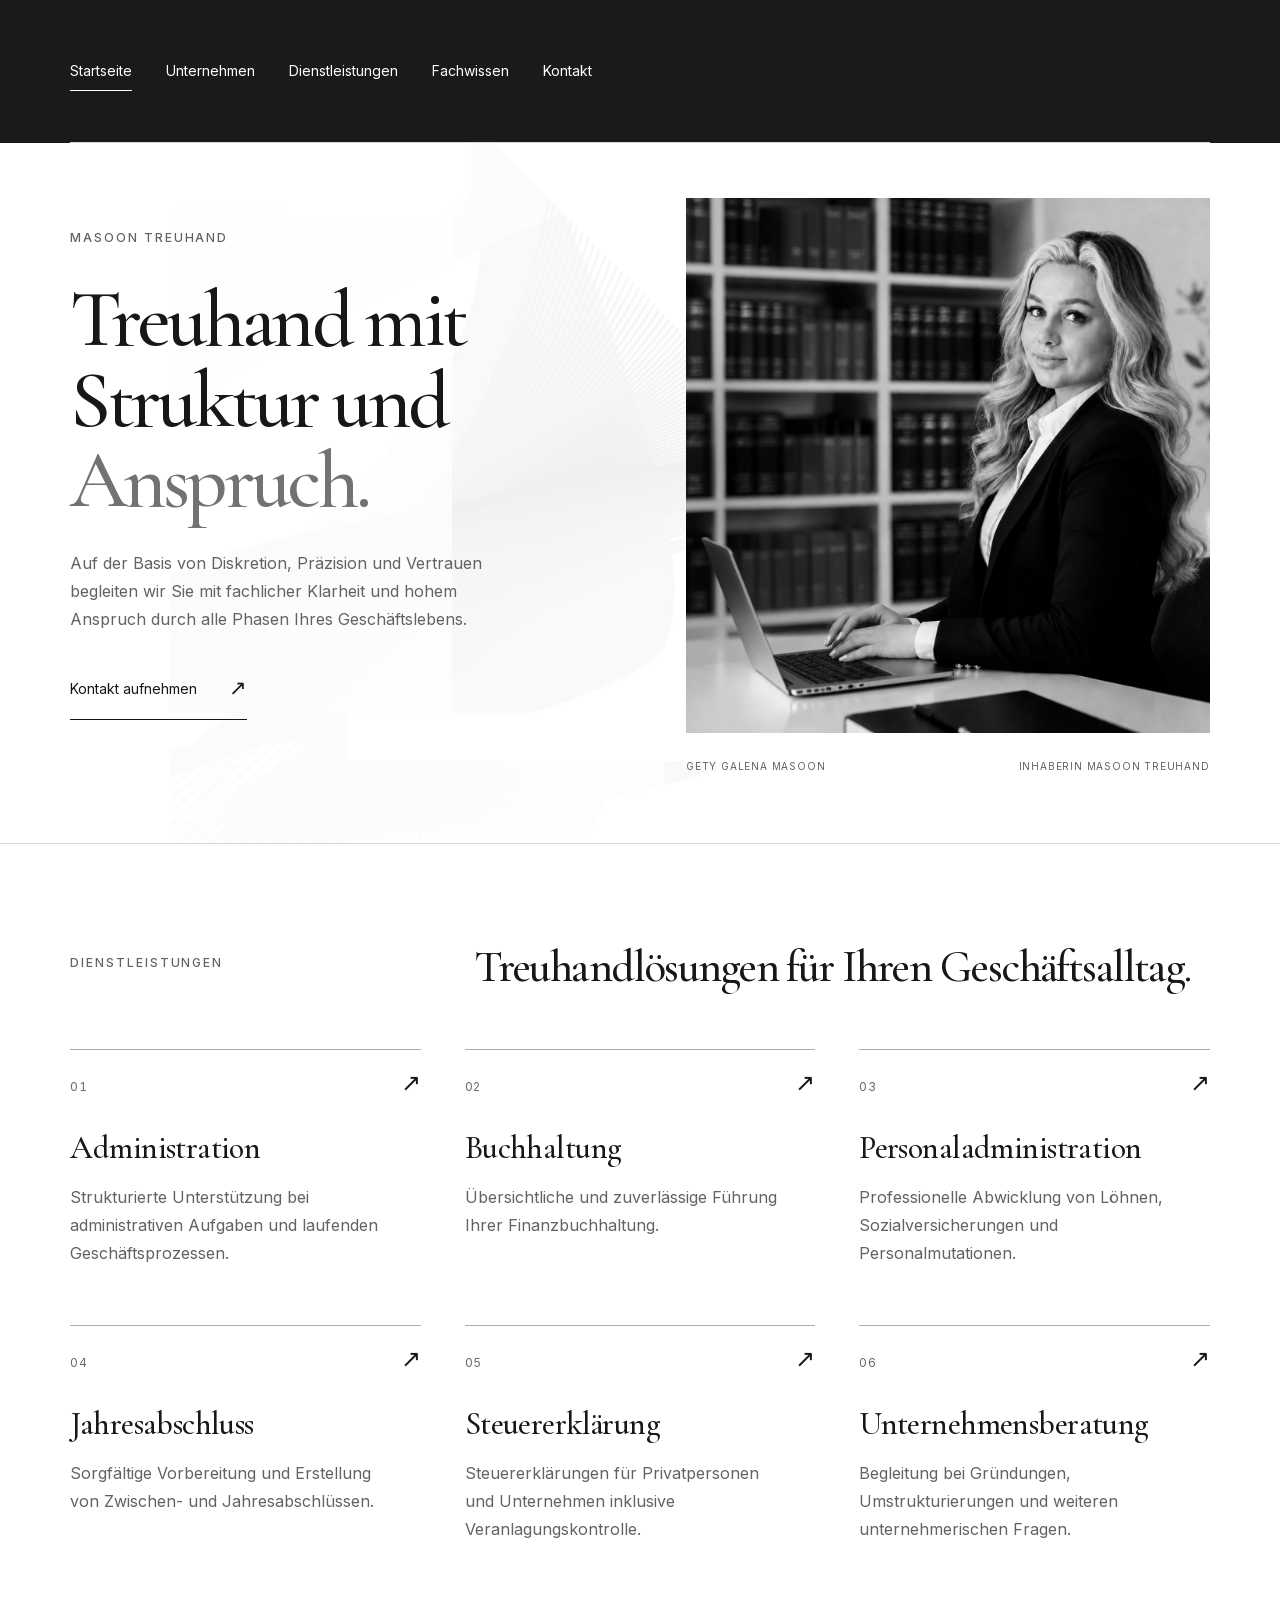
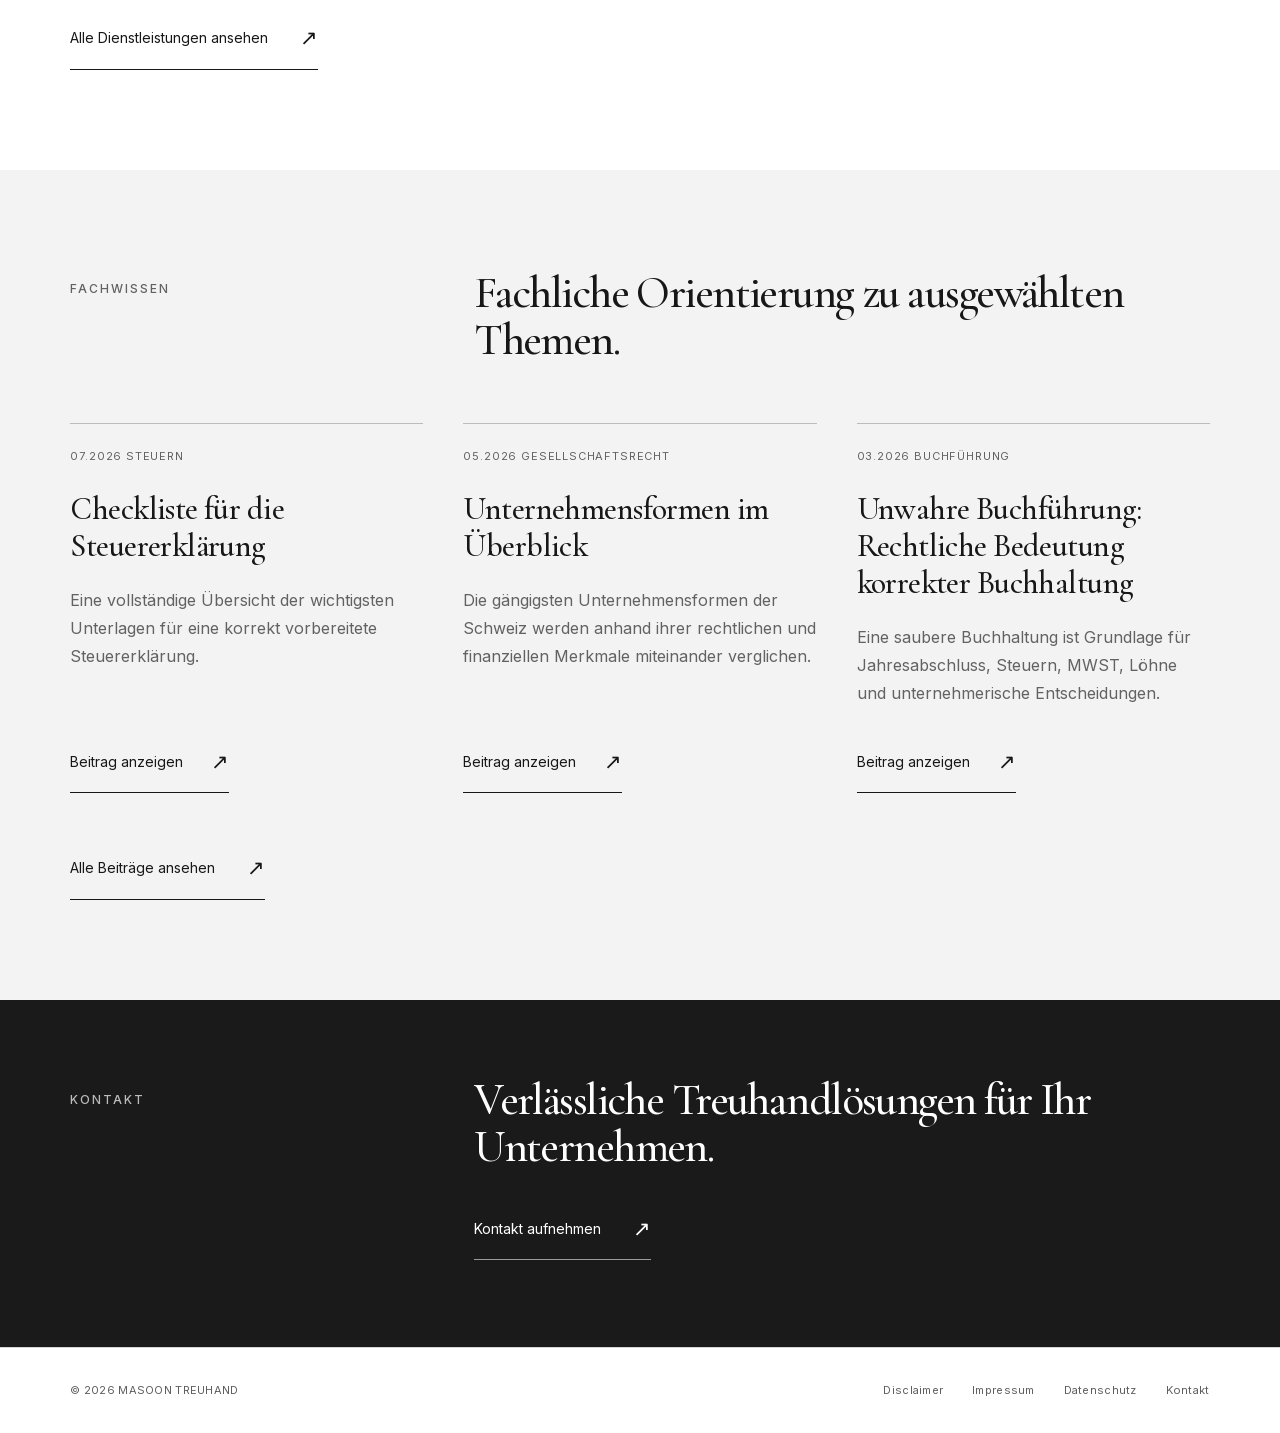
==== commit c9ad478f: "Stabilize image loading" ====
--- a/index.html
+++ b/index.html
@@ -39,7 +39,7 @@
           <a class="text-link" href="/kontakt/">Kontakt aufnehmen<span aria-hidden="true">↗</span></a>
         </div>
         <figure class="hero-image">
-          <img src="/assets/portrait.webp" width="2048" height="1152" alt="Gety Galena Masoon im Büro von MASOON TREUHAND" fetchpriority="high">
+          <img src="/assets/portrait.webp" width="2048" height="1152" alt="Gety Galena Masoon im Büro von MASOON TREUHAND" fetchpriority="high" decoding="sync">
           <figcaption>
             <span>GETY GALENA MASOON</span>
             <span>INHABERIN MASOON TREUHAND</span>
--- a/assets/style.css
+++ b/assets/style.css
@@ -355,12 +355,10 @@
 }
 
 .hero-image>img{
-  height:100%;
   width:100%;
+  height:clamp(535px,40vw,635px);
   object-fit:cover;
-  object-position:67% center;
-  min-height:535px;
-  max-height:635px
+  object-position:67% center
 }
 
 .hero-image figcaption{
@@ -601,6 +599,7 @@
 
 .company-intro img{
   width:100%;
+  height:auto;
   aspect-ratio:4/5;
   object-fit:cover;
   object-position:58% center
@@ -1059,7 +1058,7 @@
     font-size:clamp(60px,7.4vw,82px)
   }
   .hero-image>img{
-    min-height:510px
+    height:510px
   }
   .hero-image figcaption{
     flex-direction:column;
@@ -1159,7 +1158,7 @@
     margin-top:22px
   }
   .hero-image>img{
-    min-height:430px
+    height:430px
   }
   .hero-copy{
     padding-bottom:20px
@@ -1321,8 +1320,6 @@
   .hero-image>img{
     aspect-ratio:1.05/1;
     height:auto;
-    min-height:0;
-    max-height:none;
     object-position:68% center
   }
   .hero-image figcaption{
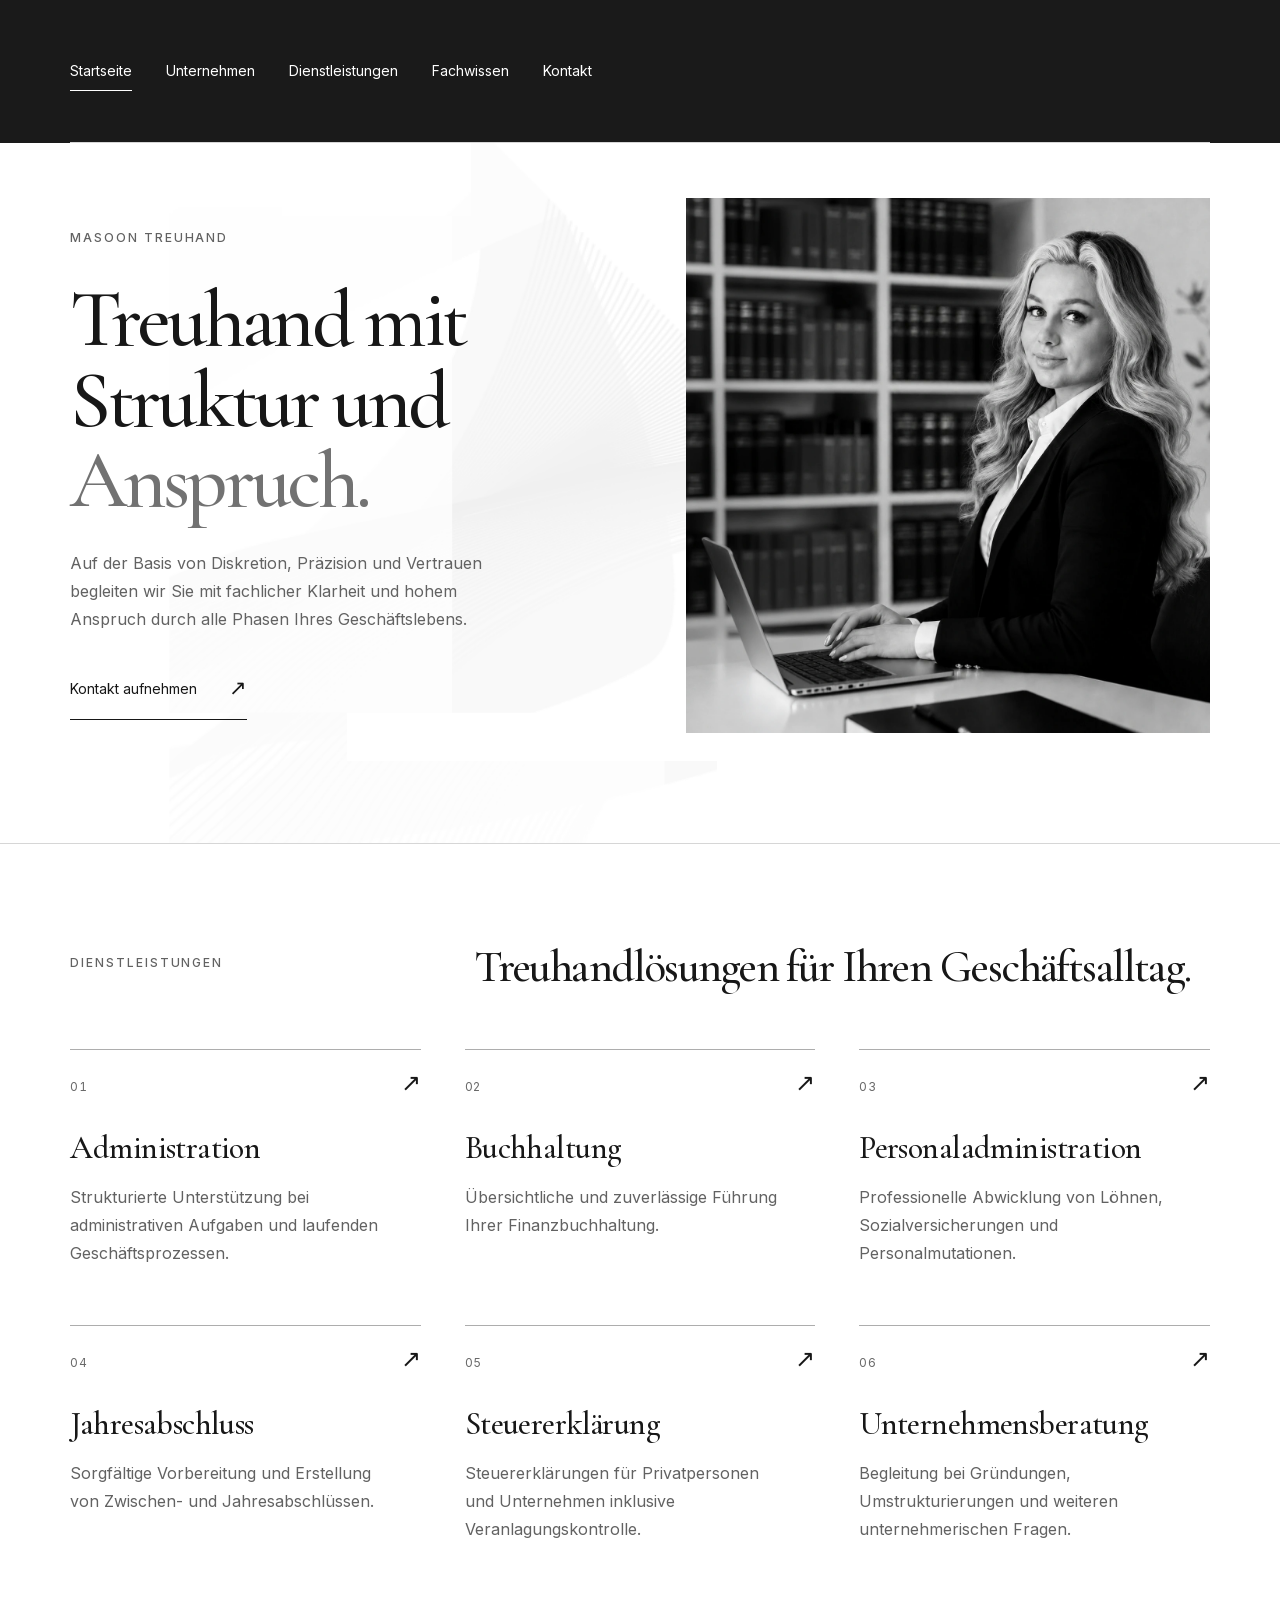
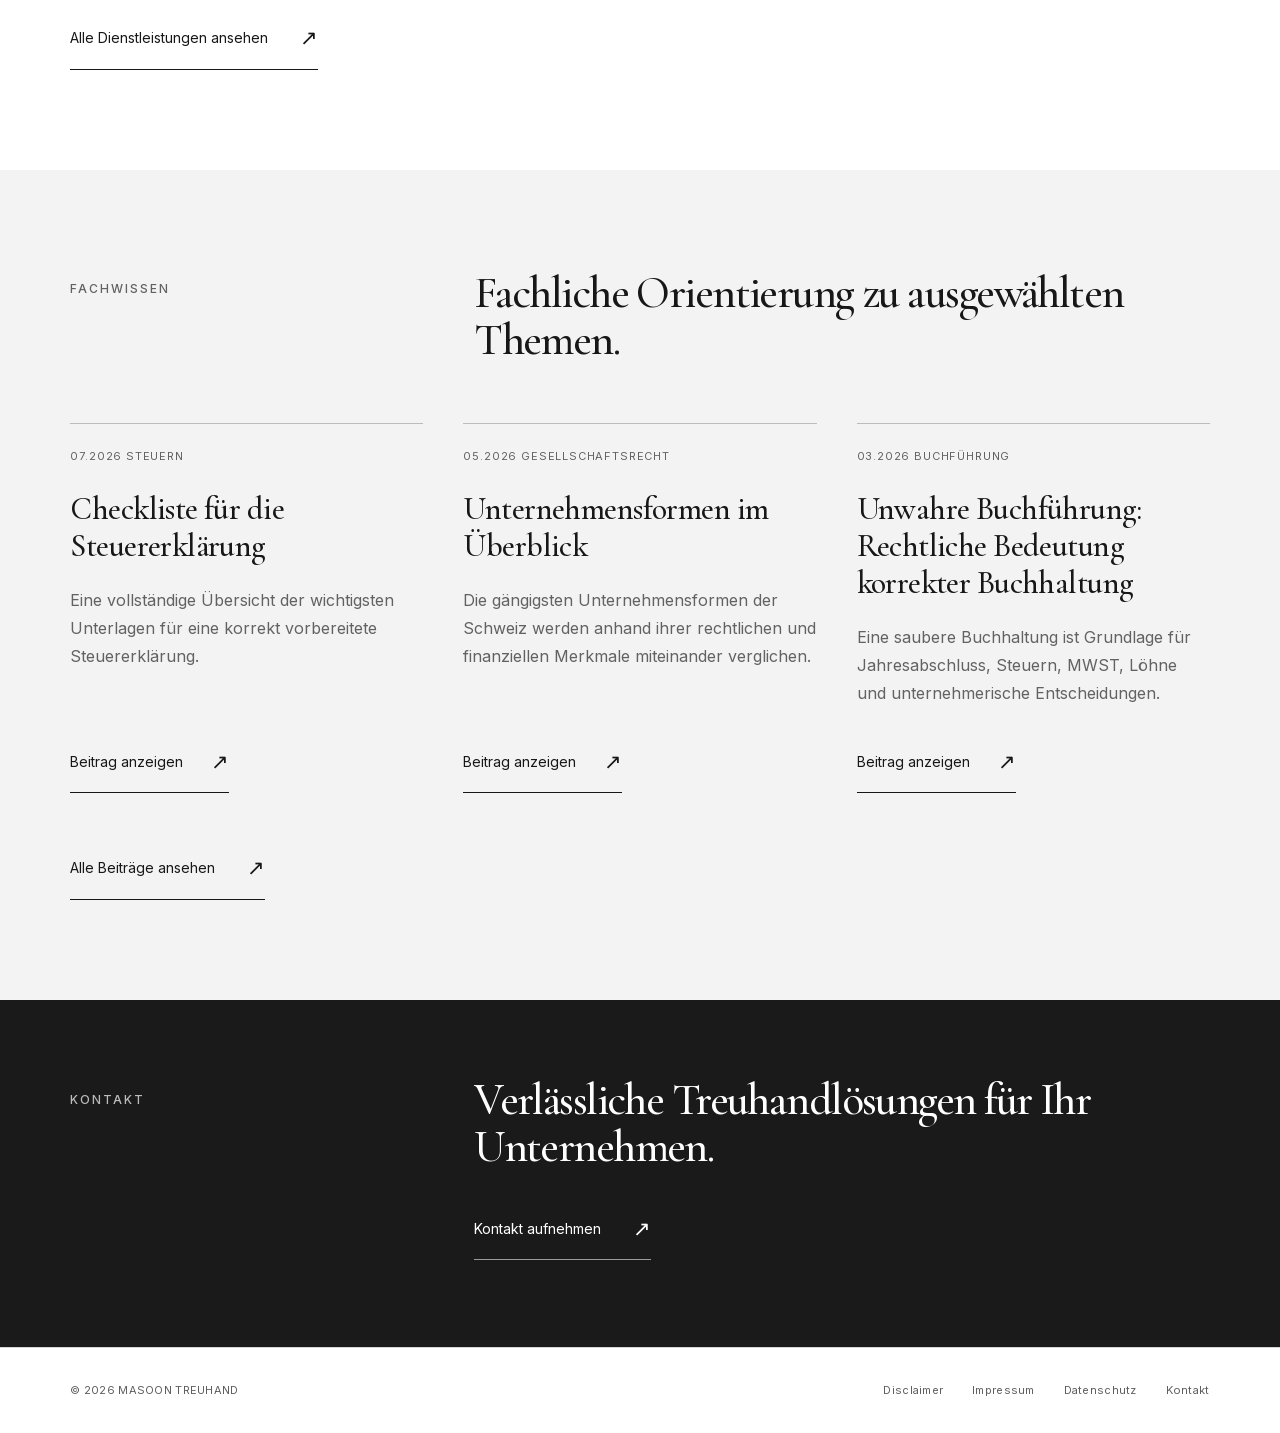
==== commit 971466da: "Remove image captions" ====
--- a/index.html
+++ b/index.html
@@ -9,6 +9,8 @@
     <link rel="icon" href="data:image/svg+xml,%3Csvg xmlns='http://www.w3.org/2000/svg' viewBox='0 0 40 40'%3E%3Crect width='40' height='40' fill='%23171717'/%3E%3Ctext x='20' y='29' font-size='30' text-anchor='middle' fill='white' font-family='Georgia'%3EM%3C/text%3E%3C/svg%3E" type="image/svg+xml">
     <link rel="preload" href="/assets/inter.woff2" as="font" type="font/woff2" crossorigin>
     <link rel="preload" href="/assets/cormorant.woff2" as="font" type="font/woff2" crossorigin>
+    <link rel="preload" href="/assets/portrait.webp" as="image" type="image/webp">
+    <link rel="preload" href="/assets/background-portrait.png" as="image" type="image/png">
     <link rel="stylesheet" href="/assets/style.css">
     <script src="/assets/site.js" defer></script>
   </head>
@@ -40,10 +42,6 @@
         </div>
         <figure class="hero-image">
           <img src="/assets/portrait.webp" width="2048" height="1152" alt="Gety Galena Masoon im Büro von MASOON TREUHAND" fetchpriority="high" decoding="sync">
-          <figcaption>
-            <span>GETY GALENA MASOON</span>
-            <span>INHABERIN MASOON TREUHAND</span>
-          </figcaption>
         </figure>
       </section>
 
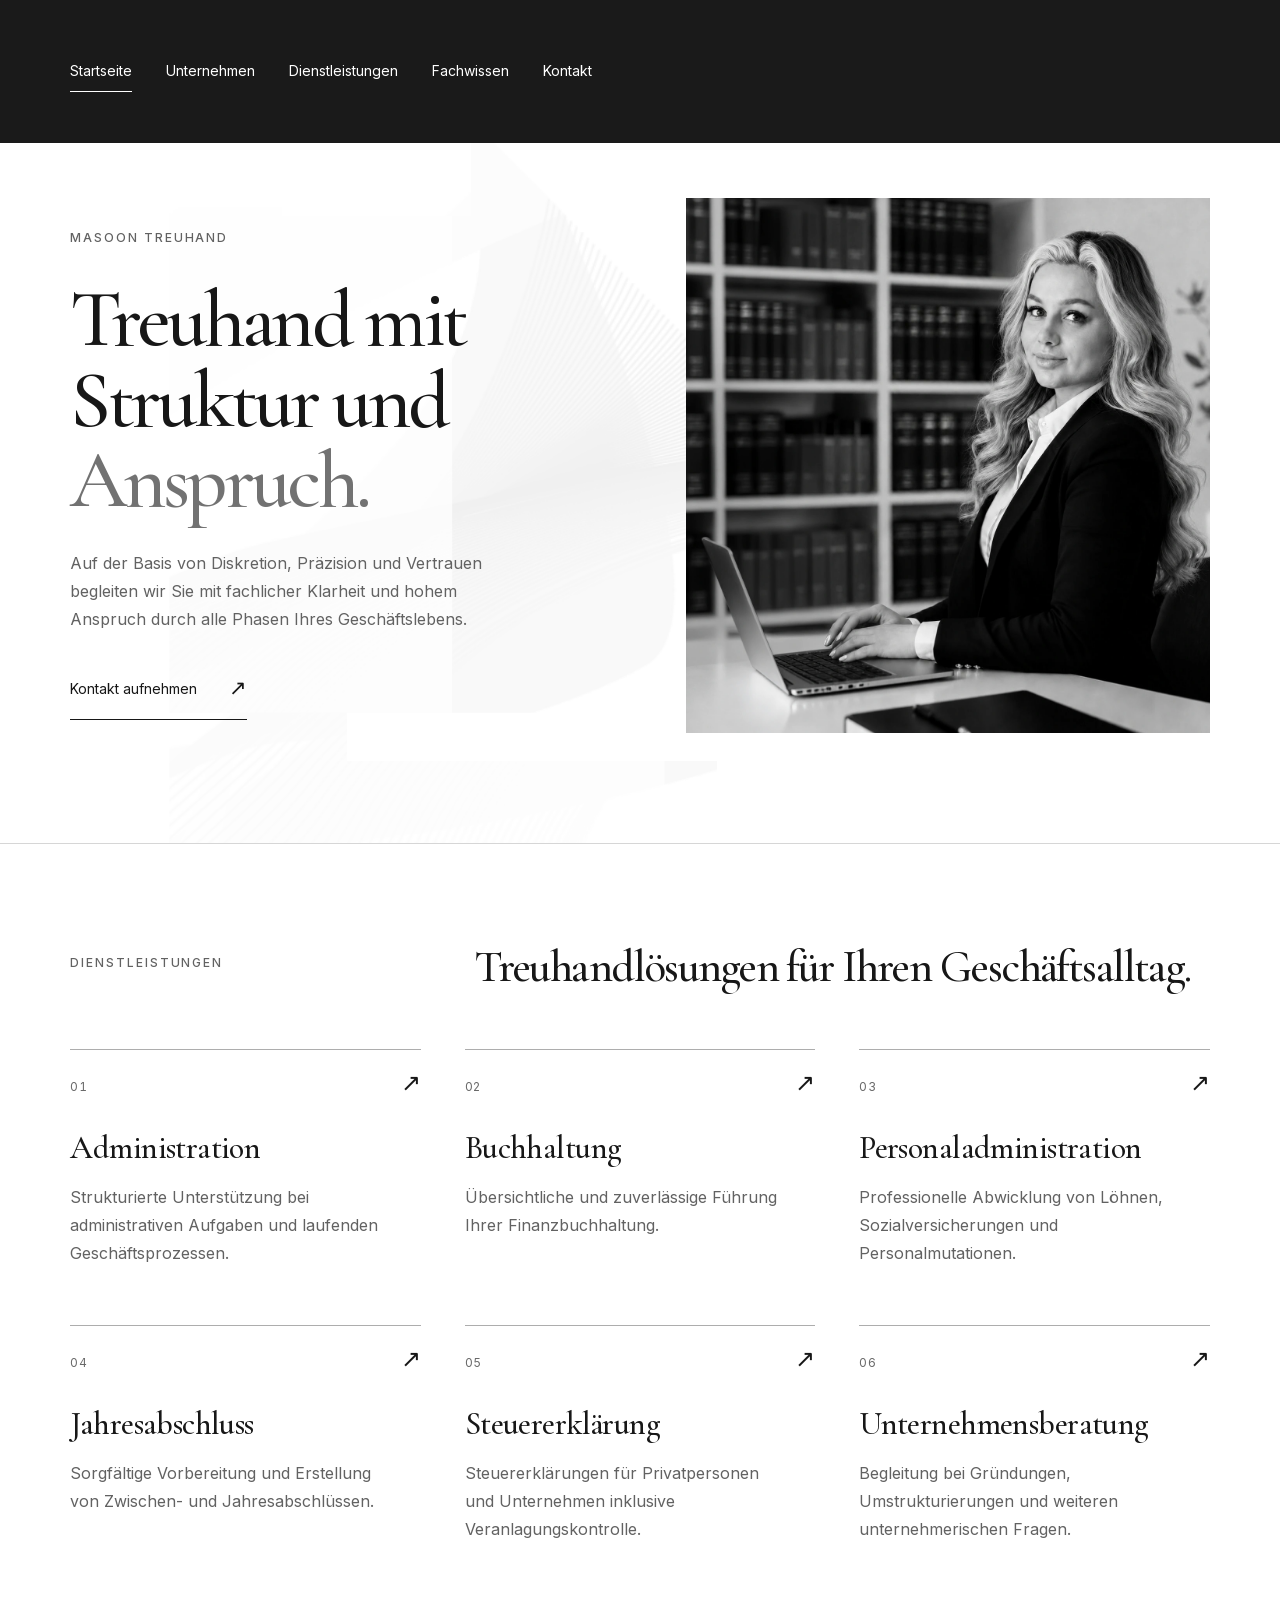
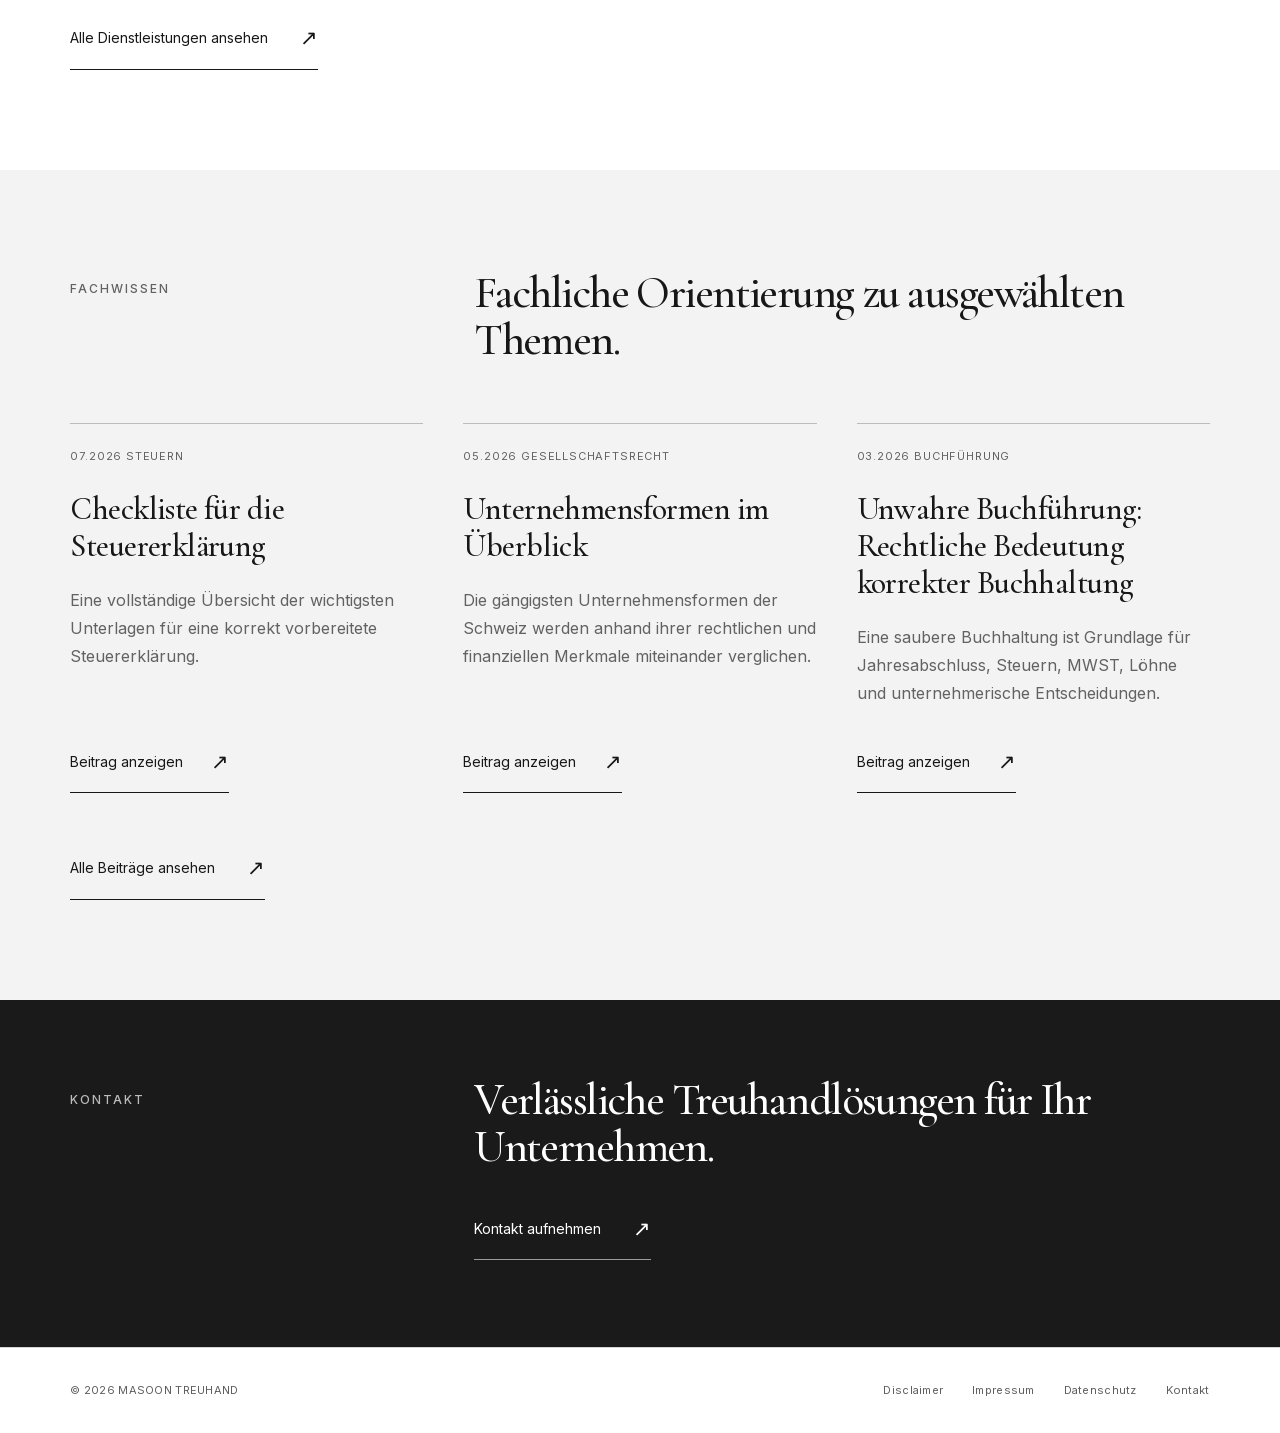
==== commit b7533c72: "Remove visible image alt text" ====
--- a/index.html
+++ b/index.html
@@ -41,7 +41,7 @@
           <a class="text-link" href="/kontakt/">Kontakt aufnehmen<span aria-hidden="true">↗</span></a>
         </div>
         <figure class="hero-image">
-          <img src="/assets/portrait.webp" width="2048" height="1152" alt="Gety Galena Masoon im Büro von MASOON TREUHAND" fetchpriority="high" decoding="sync">
+          <img src="/assets/portrait.webp" width="2048" height="1152" alt="" fetchpriority="high" decoding="sync">
         </figure>
       </section>
 
--- a/assets/style.css
+++ b/assets/style.css
@@ -221,7 +221,6 @@
   display:flex;
   align-items:center;
   justify-content:space-between;
-  border-bottom:1px solid var(--line);
   gap:36px
 }
 
@@ -359,20 +358,6 @@
   height:clamp(535px,40vw,635px);
   object-fit:cover;
   object-position:67% center
-}
-
-.hero-image figcaption{
-  position:absolute;
-  bottom:0;
-  left:0;
-  right:0;
-  display:flex;
-  justify-content:space-between;
-  gap:12px;
-  font-size:10px;
-  letter-spacing:.08em;
-  line-height:1.4;
-  color:var(--muted)
 }
 
 /* =========================================================
@@ -603,20 +588,6 @@
   aspect-ratio:4/5;
   object-fit:cover;
   object-position:58% center
-}
-
-.company-intro figcaption{
-  font-size:11px;
-  letter-spacing:.055em;
-  line-height:1.7;
-  margin-top:18px;
-  display:flex;
-  flex-direction:column
-}
-
-.company-intro figcaption span:last-child{
-  color:#777;
-  font-size:10px
 }
 
 .values{
@@ -1060,47 +1031,7 @@
   .hero-image>img{
     height:510px
   }
-  .hero-image figcaption{
-    flex-direction:column;
-    gap:3px
-  }
-  .hero-image{
-    padding-bottom:48px
-  }
-  .service-grid,.articles-grid{
-    gap:30px
-  }
-  .service-teaser h3{
-    overflow-wrap:anywhere
-  }
-  .company-intro{
-    gap:40px
-  }
-  .contact-page{
-    gap:45px
-  }
-  .contact-form{
-    padding:32px 26px
-  }
-  .contact-facts{
-    grid-template-columns:1fr
-  }
-  .contact-facts>div:first-child{
-    grid-column:auto
-  }
-  .service-row{
-    grid-template-columns:35px minmax(180px,.8fr) minmax(0,1.4fr);
-    gap:22px
-  }
-  .header-inner nav{
-    gap:20px
-  }
-  .header-inner nav a{
-    font-size:13px
-  }
-}
-
-/* TABLET UND MOBILE NAVIGATION */
+  /* TABLET UND MOBILE NAVIGATION */
 @media(max-width:800px){
   :root{
     --header-height:116px;
@@ -1322,144 +1253,7 @@
     height:auto;
     object-position:68% center
   }
-  .hero-image figcaption{
-    font-size:10px;
-    gap:3px;
-    bottom:0
-  }
-  .section-heading{
-    gap:18px;
-    margin-bottom:33px
-  }
-  .service-grid{
-    grid-template-columns:1fr;
-    gap:0
-  }
-  .service-teaser{
-    padding:21px 28px 25px 35px
-  }
-  .service-teaser>.number{
-    position:absolute;
-    left:0;
-    top:25px
-  }
-  .service-teaser h3{
-    margin:0 0 13px
-  }
-  .service-teaser p{
-    max-width:380px
-  }
-  .service-teaser .corner-link{
-    top:14px
-  }
-  .home-services>.text-link,.home-knowledge>.text-link{
-    margin-top:19px;
-    gap:24px
-  }
-  .articles-grid{
-    grid-template-columns:1fr;
-    gap:38px
-  }
-  .article-card{
-    padding-top:20px
-  }
-  .article-card h3{
-    margin:19px 0 15px
-  }
-  .home-knowledge .article-card:last-child{
-    grid-column:auto
-  }
-  .contact-band{
-    padding-top:44px;
-    padding-bottom:47px;
-    gap:19px
-  }
-  .site-footer{
-    padding-top:26px;
-    padding-bottom:26px;
-    gap:19px
-  }
-  .site-footer>div{
-    gap:15px
-  }
-  .company-intro h1{
-    margin-top:22px
-  }
-  .company-intro figure{
-    width:100%
-  }
-  .values-grid{
-    grid-template-columns:1fr;
-    gap:30px
-  }
-  .values-grid article{
-    display:grid;
-    grid-template-columns:30px 1fr;
-    column-gap:15px;
-    padding-top:21px
-  }
-  .values-grid .number{
-    padding-top:7px
-  }
-  .values-grid h3{
-    margin:0 0 16px
-  }
-  .values-grid p{
-    grid-column:2
-  }
-  .service-row{
-    grid-template-columns:25px 1fr;
-    gap:14px 15px;
-    padding:29px 0 34px
-  }
-  .service-row h2{
-    overflow-wrap:anywhere
-  }
-  .service-row ul{
-    columns:1;
-    font-size:14px
-  }
-  .all-articles{
-    gap:40px
-  }
-  .contact-facts{
-    grid-template-columns:1fr
-  }
-  .contact-facts>div:first-child{
-    grid-row:auto
-  }
-  .contact-form{
-    padding:27px 22px;
-    gap:26px 20px;
-    grid-template-columns:1fr
-  }
-  .contact-form>.field{
-    grid-column:1
-  }
-  .contact-page{
-    gap:34px
-  }
-  .field label{
-    font-size:13px
-  }
-  .article-lead{
-    font-size:17px
-  }
-  .article-main article h2{
-    font-size:32px
-  }
-  .article-main article ul{
-    padding-left:18px
-  }
-  .legal h1{
-    margin-bottom:36px
-  }
-  .legal h2{
-    font-size:18px
-  }
-}
-
-/* REDUZIERTE BEWEGUNG */
+  /* REDUZIERTE BEWEGUNG */
 @media(prefers-reduced-motion:reduce){
   html{
     scroll-behavior:auto
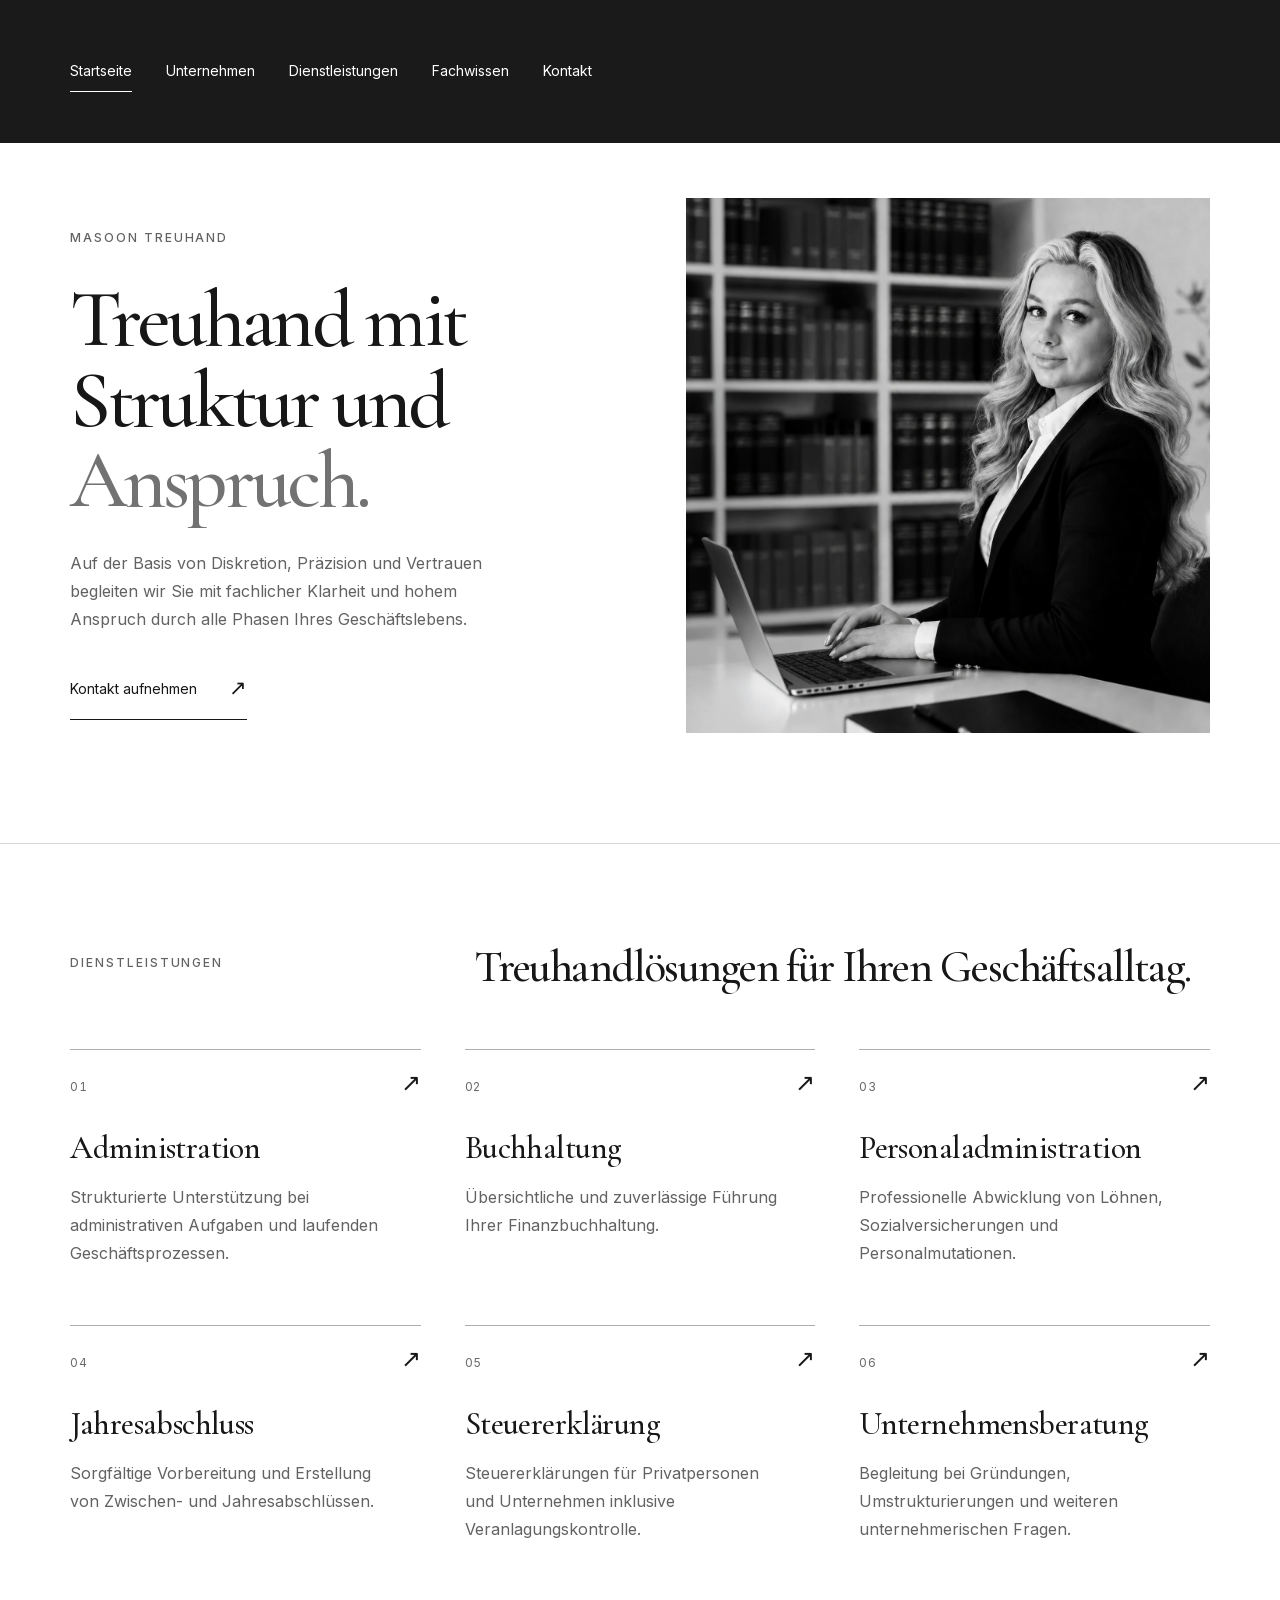
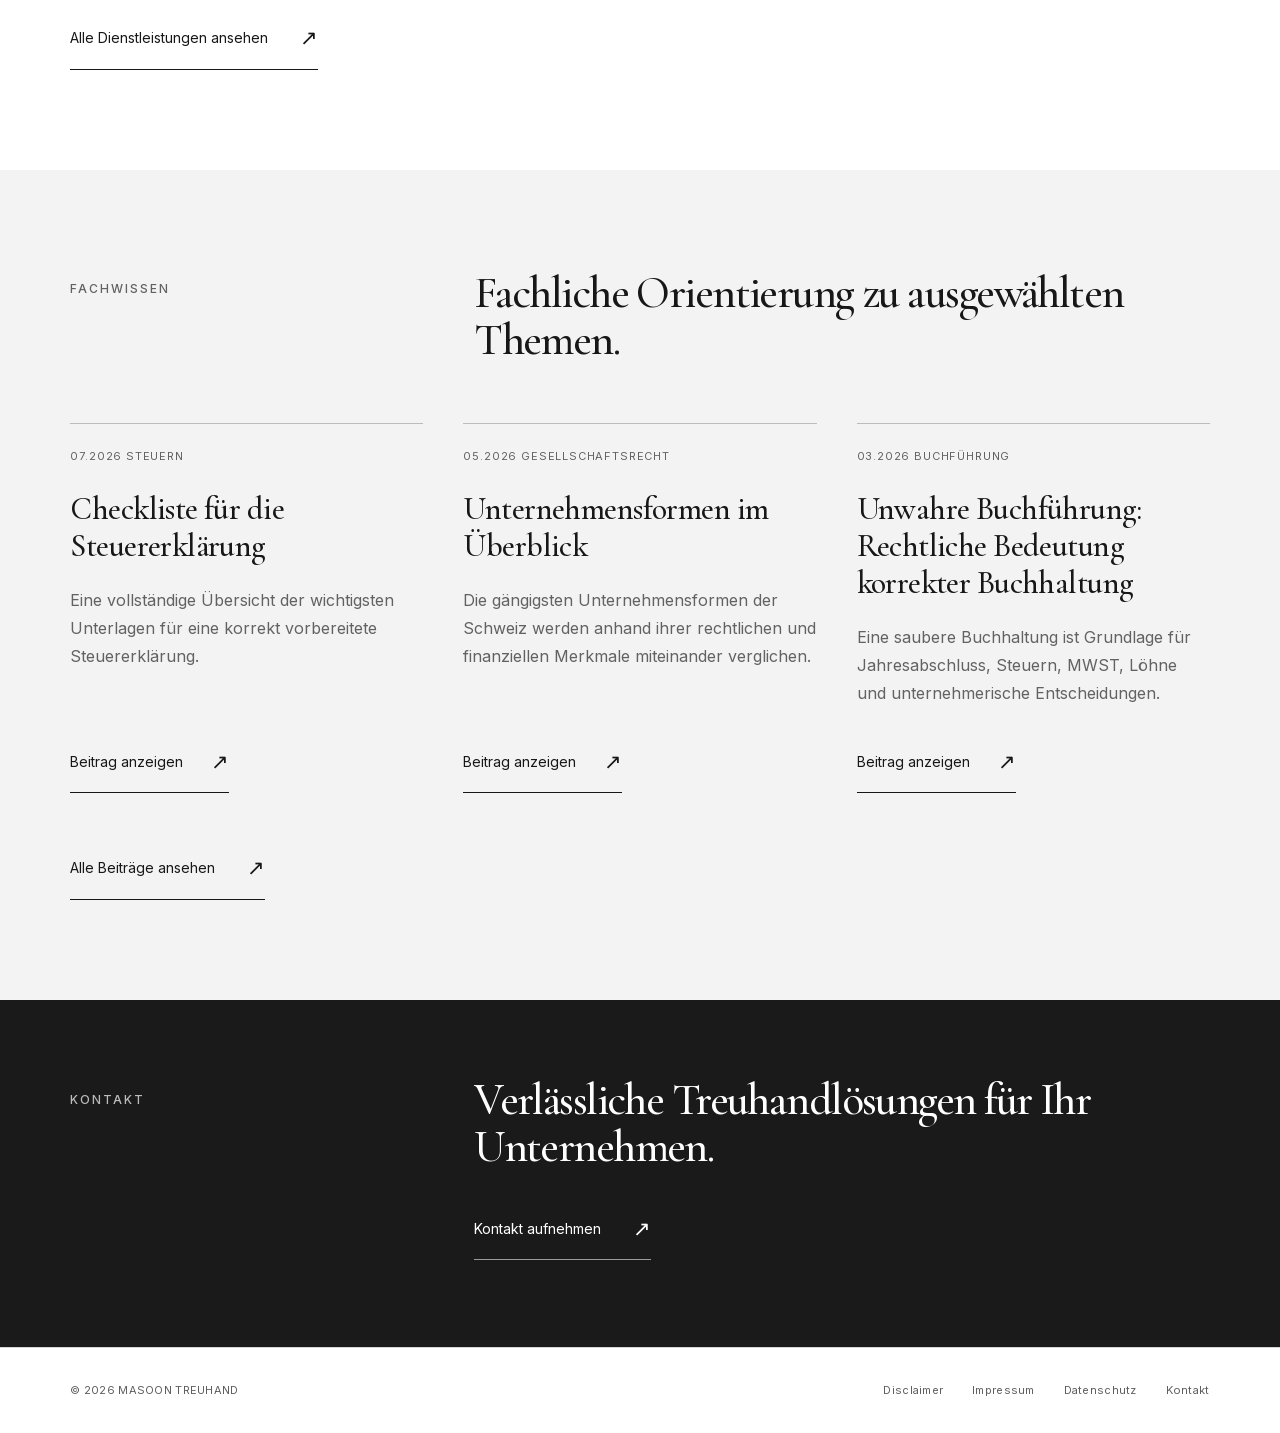
==== commit d22ae972: "Remove obsolete background preload" ====
--- a/index.html
+++ b/index.html
@@ -10,7 +10,6 @@
     <link rel="preload" href="/assets/inter.woff2" as="font" type="font/woff2" crossorigin>
     <link rel="preload" href="/assets/cormorant.woff2" as="font" type="font/woff2" crossorigin>
     <link rel="preload" href="/assets/portrait.webp" as="image" type="image/webp">
-    <link rel="preload" href="/assets/background-portrait.png" as="image" type="image/png">
     <link rel="stylesheet" href="/assets/style.css">
     <script src="/assets/site.js" defer></script>
   </head>
--- a/assets/style.css
+++ b/assets/style.css
@@ -293,15 +293,6 @@
   min-height:700px
 }
 
-.hero:before{
-  content:'';
-  position:absolute;
-  inset:0 44% 0 0;
-  background:url('/assets/background-portrait.png') no-repeat 40% 30%;
-  background-size:cover;
-  z-index:-1
-}
-
 .hero-copy{
   align-self:center;
   padding:14px 0 36px
@@ -564,9 +555,7 @@
   display:grid;
   grid-template-columns:1.15fr 1fr;
   gap:80px;
-  padding-top:72px;
-  background:url('/assets/background.png') no-repeat left top;
-  background-size:cover
+  padding-top:72px
 }
 
 .company-intro h1{
@@ -1031,7 +1020,43 @@
   .hero-image>img{
     height:510px
   }
-  /* TABLET UND MOBILE NAVIGATION */
+  .hero-image{
+    padding-bottom:48px
+  }
+  .service-grid,.articles-grid{
+    gap:30px
+  }
+  .service-teaser h3{
+    overflow-wrap:anywhere
+  }
+  .company-intro{
+    gap:40px
+  }
+  .contact-page{
+    gap:45px
+  }
+  .contact-form{
+    padding:32px 26px
+  }
+  .contact-facts{
+    grid-template-columns:1fr
+  }
+  .contact-facts>div:first-child{
+    grid-column:auto
+  }
+  .service-row{
+    grid-template-columns:35px minmax(180px,.8fr) minmax(0,1.4fr);
+    gap:22px
+  }
+  .header-inner nav{
+    gap:20px
+  }
+  .header-inner nav a{
+    font-size:13px
+  }
+}
+
+/* TABLET UND MOBILE NAVIGATION */
 @media(max-width:800px){
   :root{
     --header-height:116px;
@@ -1226,10 +1251,6 @@
     padding-top:27px;
     padding-bottom:44px
   }
-  .hero:before{
-    inset:0 0 35% 0;
-    background-position:right top
-  }
   .hero-copy{
     padding:13px 0 0
   }
@@ -1253,7 +1274,139 @@
     height:auto;
     object-position:68% center
   }
-  /* REDUZIERTE BEWEGUNG */
+  .section-heading{
+    gap:18px;
+    margin-bottom:33px
+  }
+  .service-grid{
+    grid-template-columns:1fr;
+    gap:0
+  }
+  .service-teaser{
+    padding:21px 28px 25px 35px
+  }
+  .service-teaser>.number{
+    position:absolute;
+    left:0;
+    top:25px
+  }
+  .service-teaser h3{
+    margin:0 0 13px
+  }
+  .service-teaser p{
+    max-width:380px
+  }
+  .service-teaser .corner-link{
+    top:14px
+  }
+  .home-services>.text-link,.home-knowledge>.text-link{
+    margin-top:19px;
+    gap:24px
+  }
+  .articles-grid{
+    grid-template-columns:1fr;
+    gap:38px
+  }
+  .article-card{
+    padding-top:20px
+  }
+  .article-card h3{
+    margin:19px 0 15px
+  }
+  .home-knowledge .article-card:last-child{
+    grid-column:auto
+  }
+  .contact-band{
+    padding-top:44px;
+    padding-bottom:47px;
+    gap:19px
+  }
+  .site-footer{
+    padding-top:26px;
+    padding-bottom:26px;
+    gap:19px
+  }
+  .site-footer>div{
+    gap:15px
+  }
+  .company-intro h1{
+    margin-top:22px
+  }
+  .company-intro figure{
+    width:100%
+  }
+  .values-grid{
+    grid-template-columns:1fr;
+    gap:30px
+  }
+  .values-grid article{
+    display:grid;
+    grid-template-columns:30px 1fr;
+    column-gap:15px;
+    padding-top:21px
+  }
+  .values-grid .number{
+    padding-top:7px
+  }
+  .values-grid h3{
+    margin:0 0 16px
+  }
+  .values-grid p{
+    grid-column:2
+  }
+  .service-row{
+    grid-template-columns:25px 1fr;
+    gap:14px 15px;
+    padding:29px 0 34px
+  }
+  .service-row h2{
+    overflow-wrap:anywhere
+  }
+  .service-row ul{
+    columns:1;
+    font-size:14px
+  }
+  .all-articles{
+    gap:40px
+  }
+  .contact-facts{
+    grid-template-columns:1fr
+  }
+  .contact-facts>div:first-child{
+    grid-row:auto
+  }
+  .contact-form{
+    padding:27px 22px;
+    gap:26px 20px;
+    grid-template-columns:1fr
+  }
+  .contact-form>.field{
+    grid-column:1
+  }
+  .contact-page{
+    gap:34px
+  }
+  .field label{
+    font-size:13px
+  }
+  .article-lead{
+    font-size:17px
+  }
+  .article-main article h2{
+    font-size:32px
+  }
+  .article-main article ul{
+    padding-left:18px
+  }
+  .legal h1{
+    margin-bottom:36px
+  }
+  .legal h2{
+    font-size:18px
+  }
+}
+
+/* REDUZIERTE BEWEGUNG */
 @media(prefers-reduced-motion:reduce){
   html{
     scroll-behavior:auto
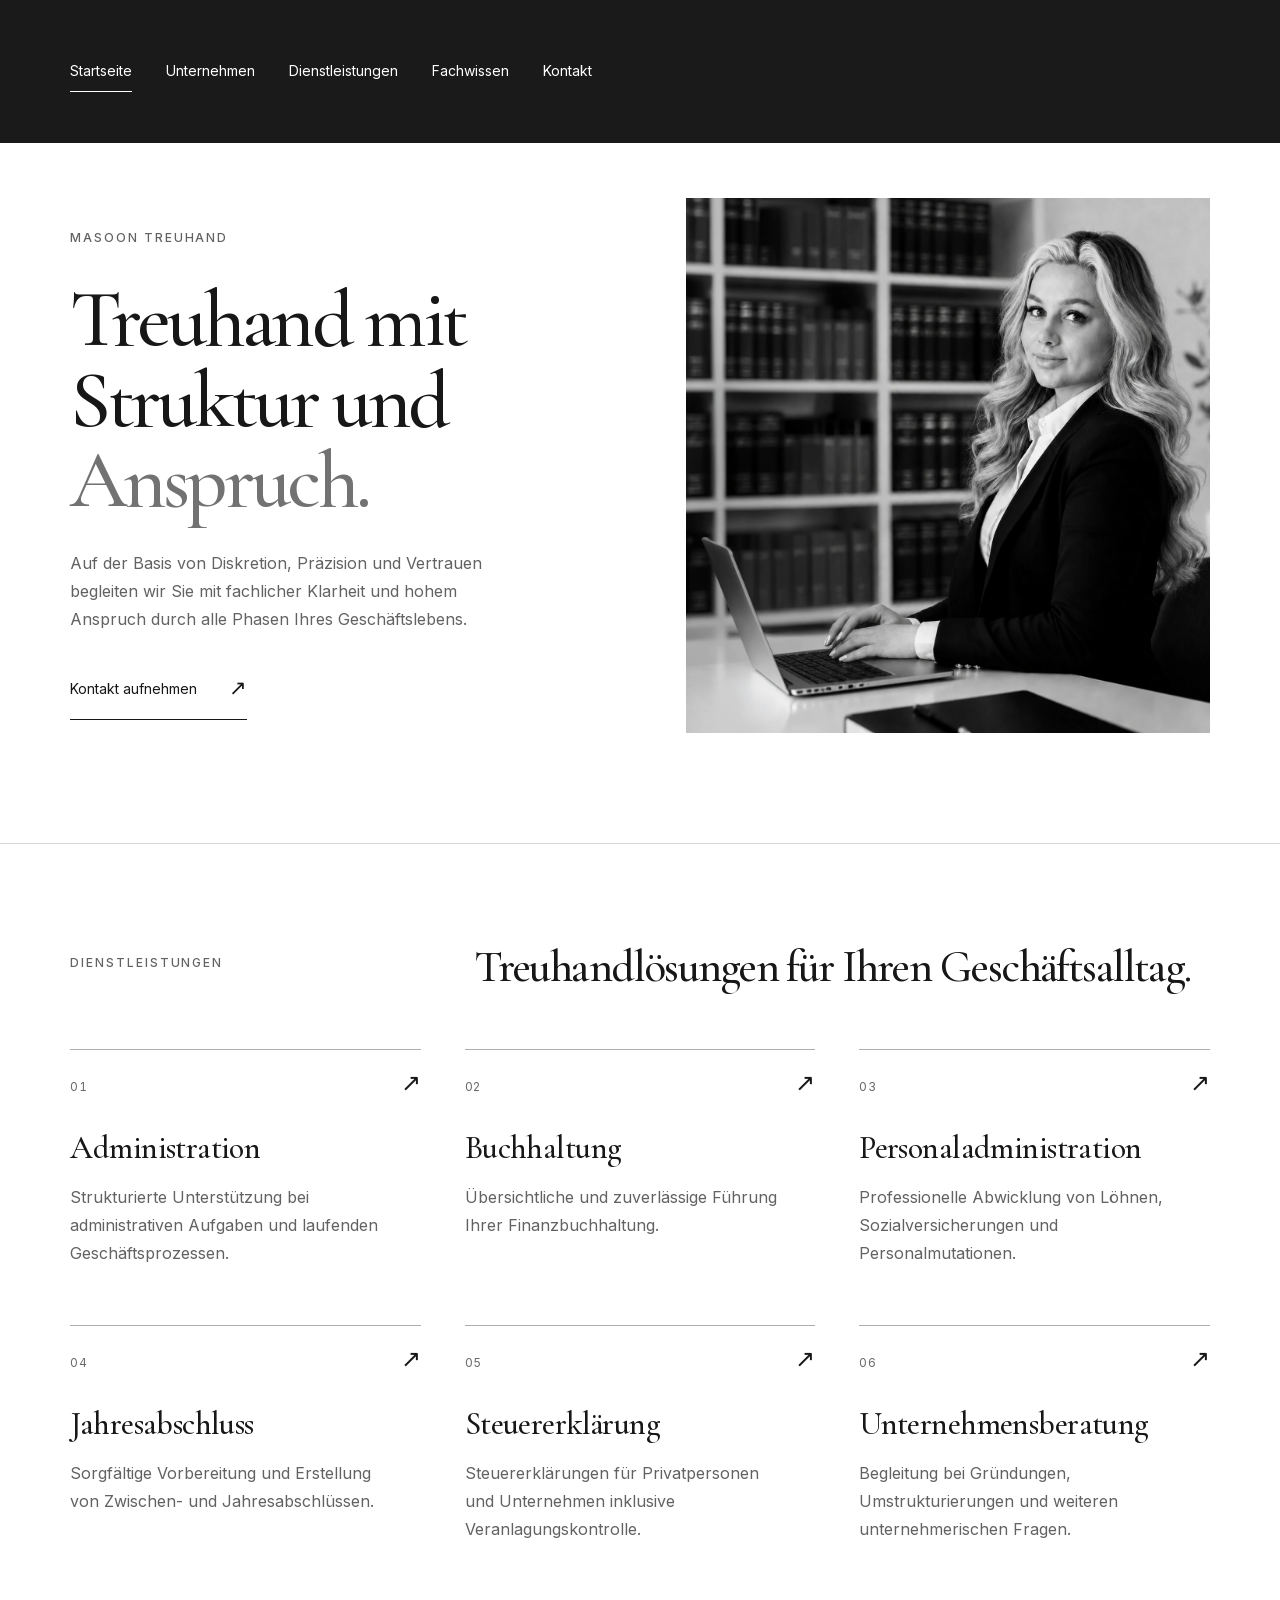
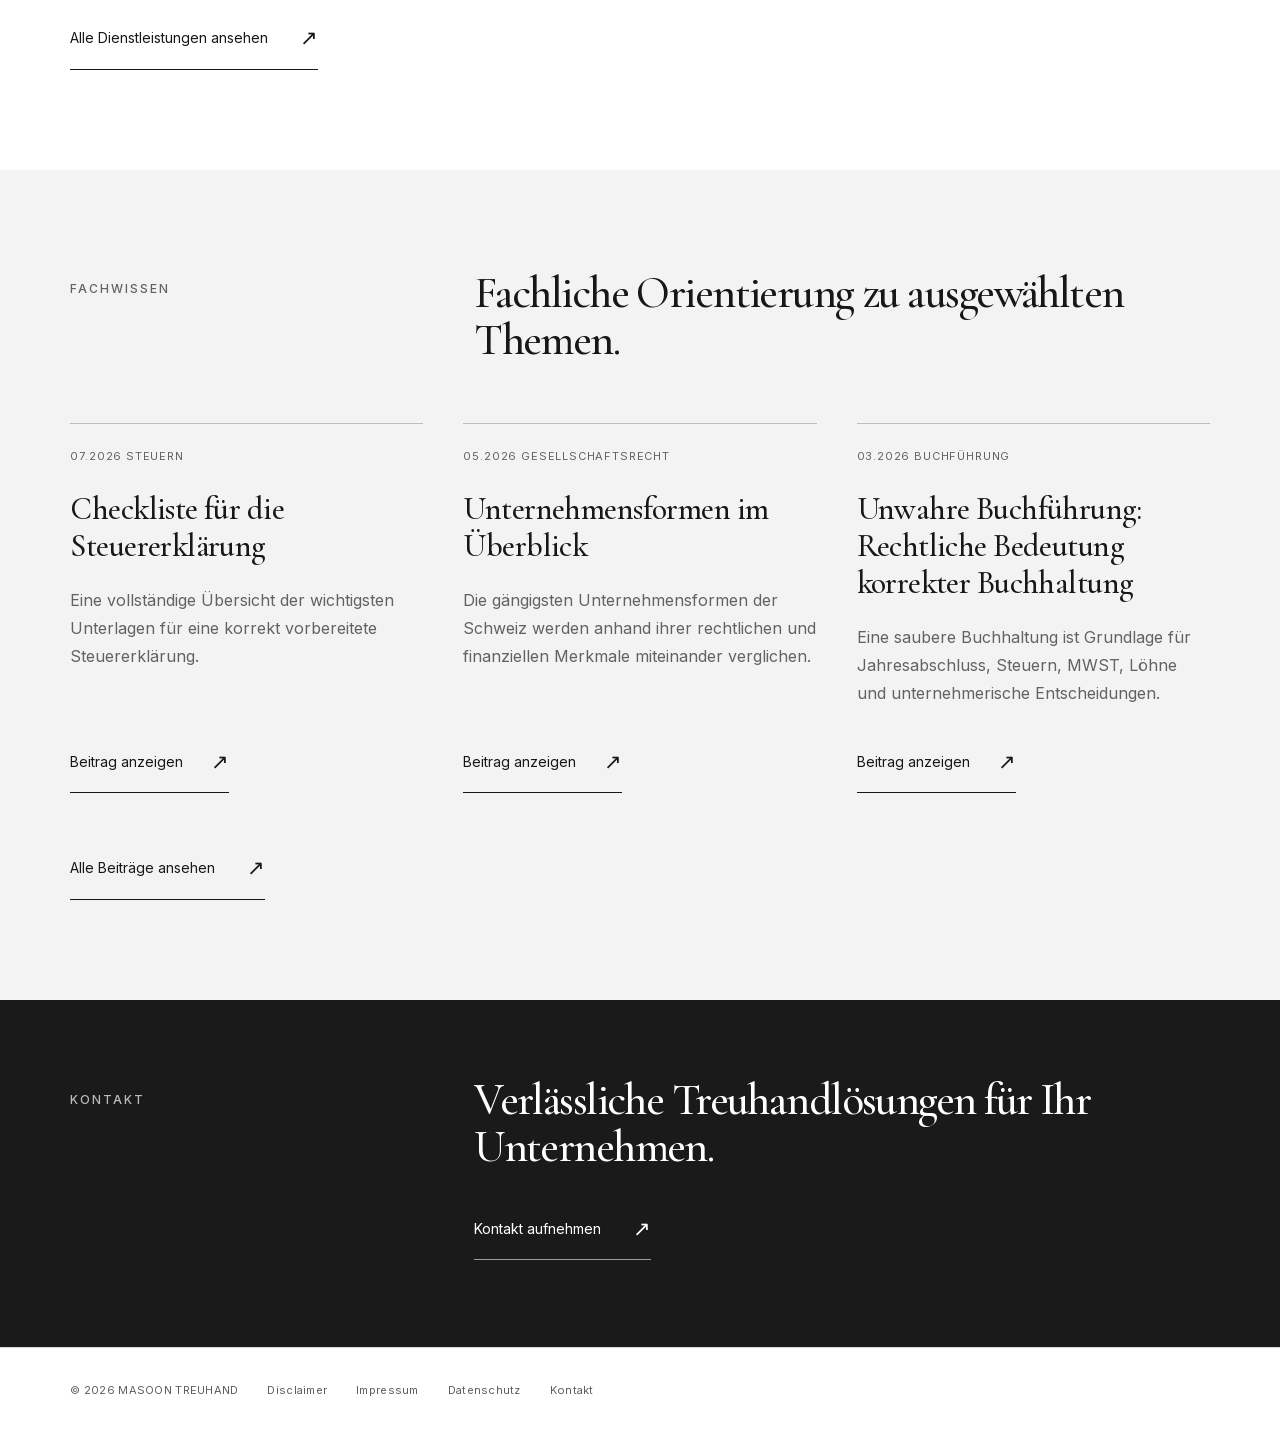
==== commit ba0279ef: "Group footer links together" ====
--- a/index.html
+++ b/index.html
@@ -128,8 +128,8 @@
     </main>
 
     <footer class="site-footer">
-      <a href="/">© 2026 MASOON TREUHAND</a>
       <div>
+        <a href="/">© 2026 MASOON TREUHAND</a>
         <a href="/disclaimer/">Disclaimer</a>
         <a href="/impressum/">Impressum</a>
         <a href="/datenschutz/">Datenschutz</a>
--- a/assets/style.css
+++ b/assets/style.css
@@ -12,7 +12,7 @@
   src:url('/assets/inter.woff2') format('woff2');
   font-style:normal;
   font-weight:100 900;
-  font-display:swap
+  font-display:optional
 }
 
 @font-face{
@@ -20,7 +20,7 @@
   src:url('/assets/cormorant.woff2') format('woff2');
   font-style:normal;
   font-weight:300 700;
-  font-display:swap
+  font-display:optional
 }
 
 /* =========================================================
